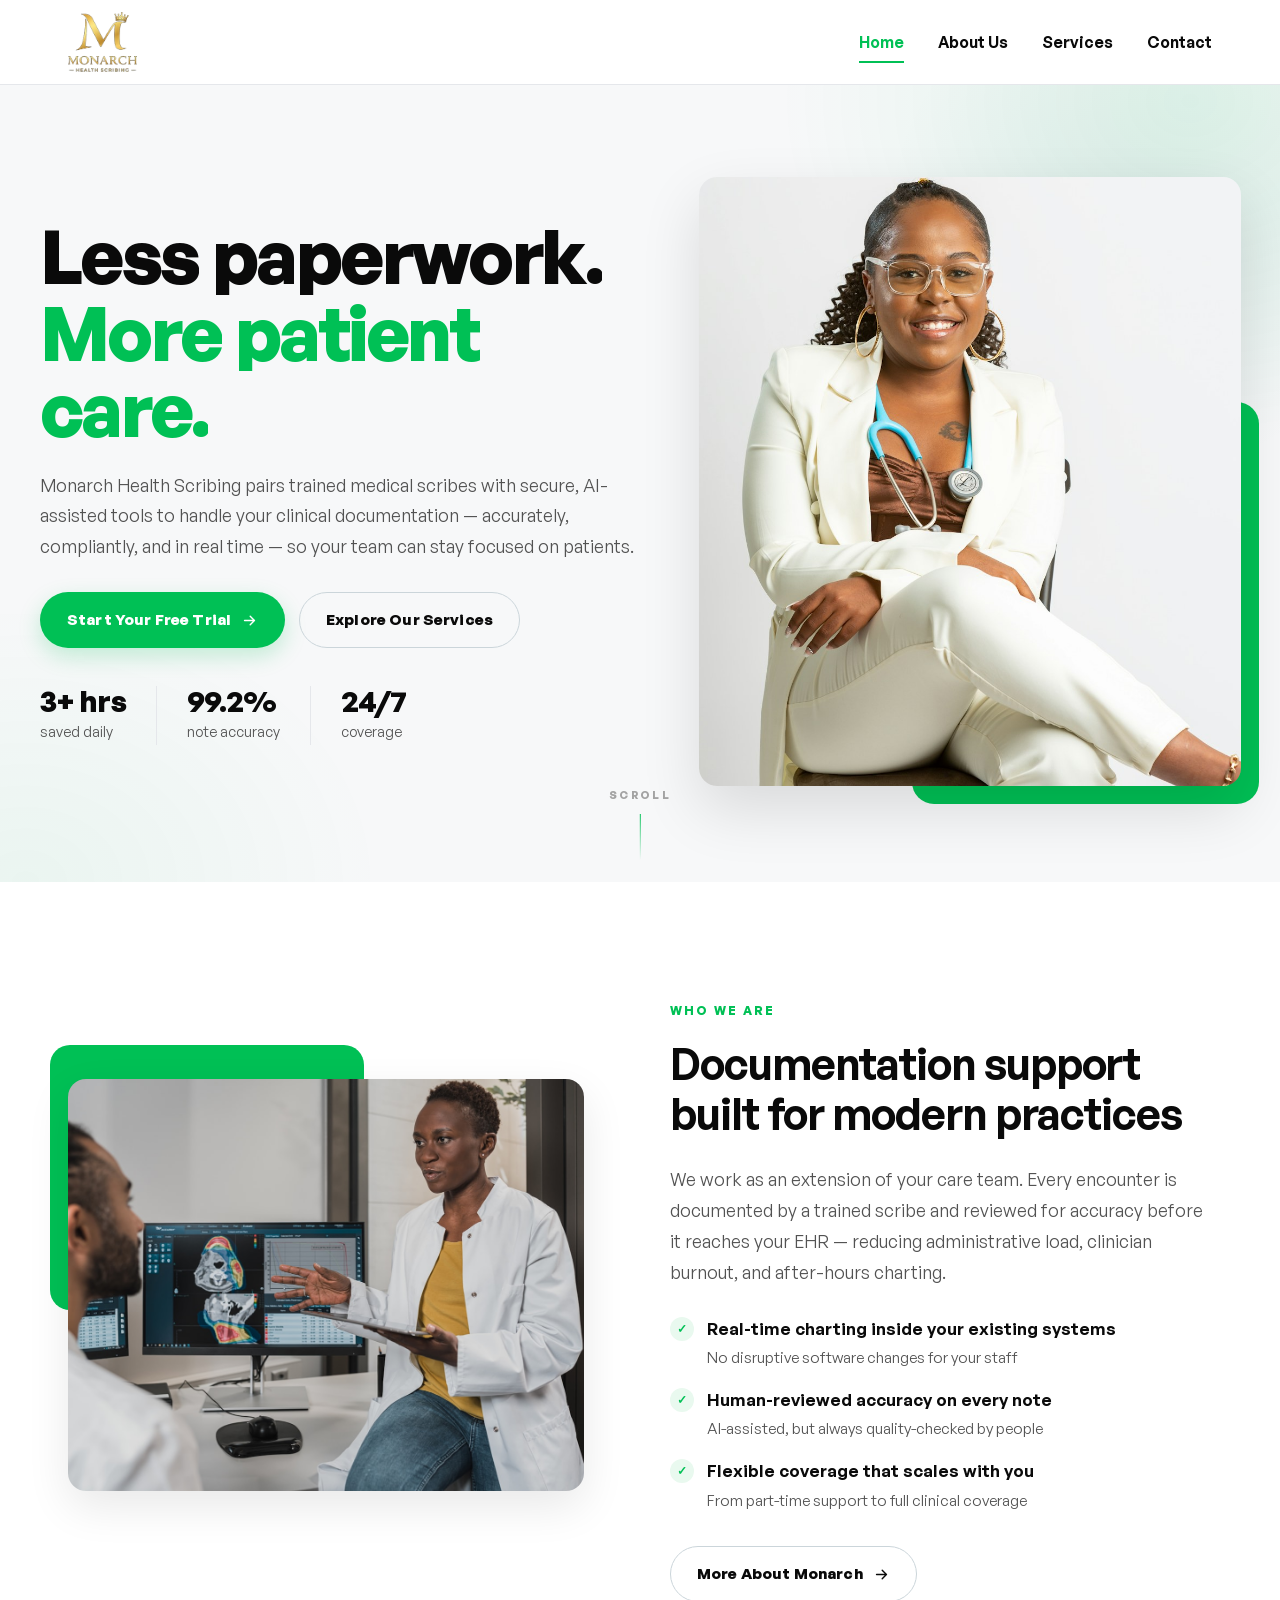
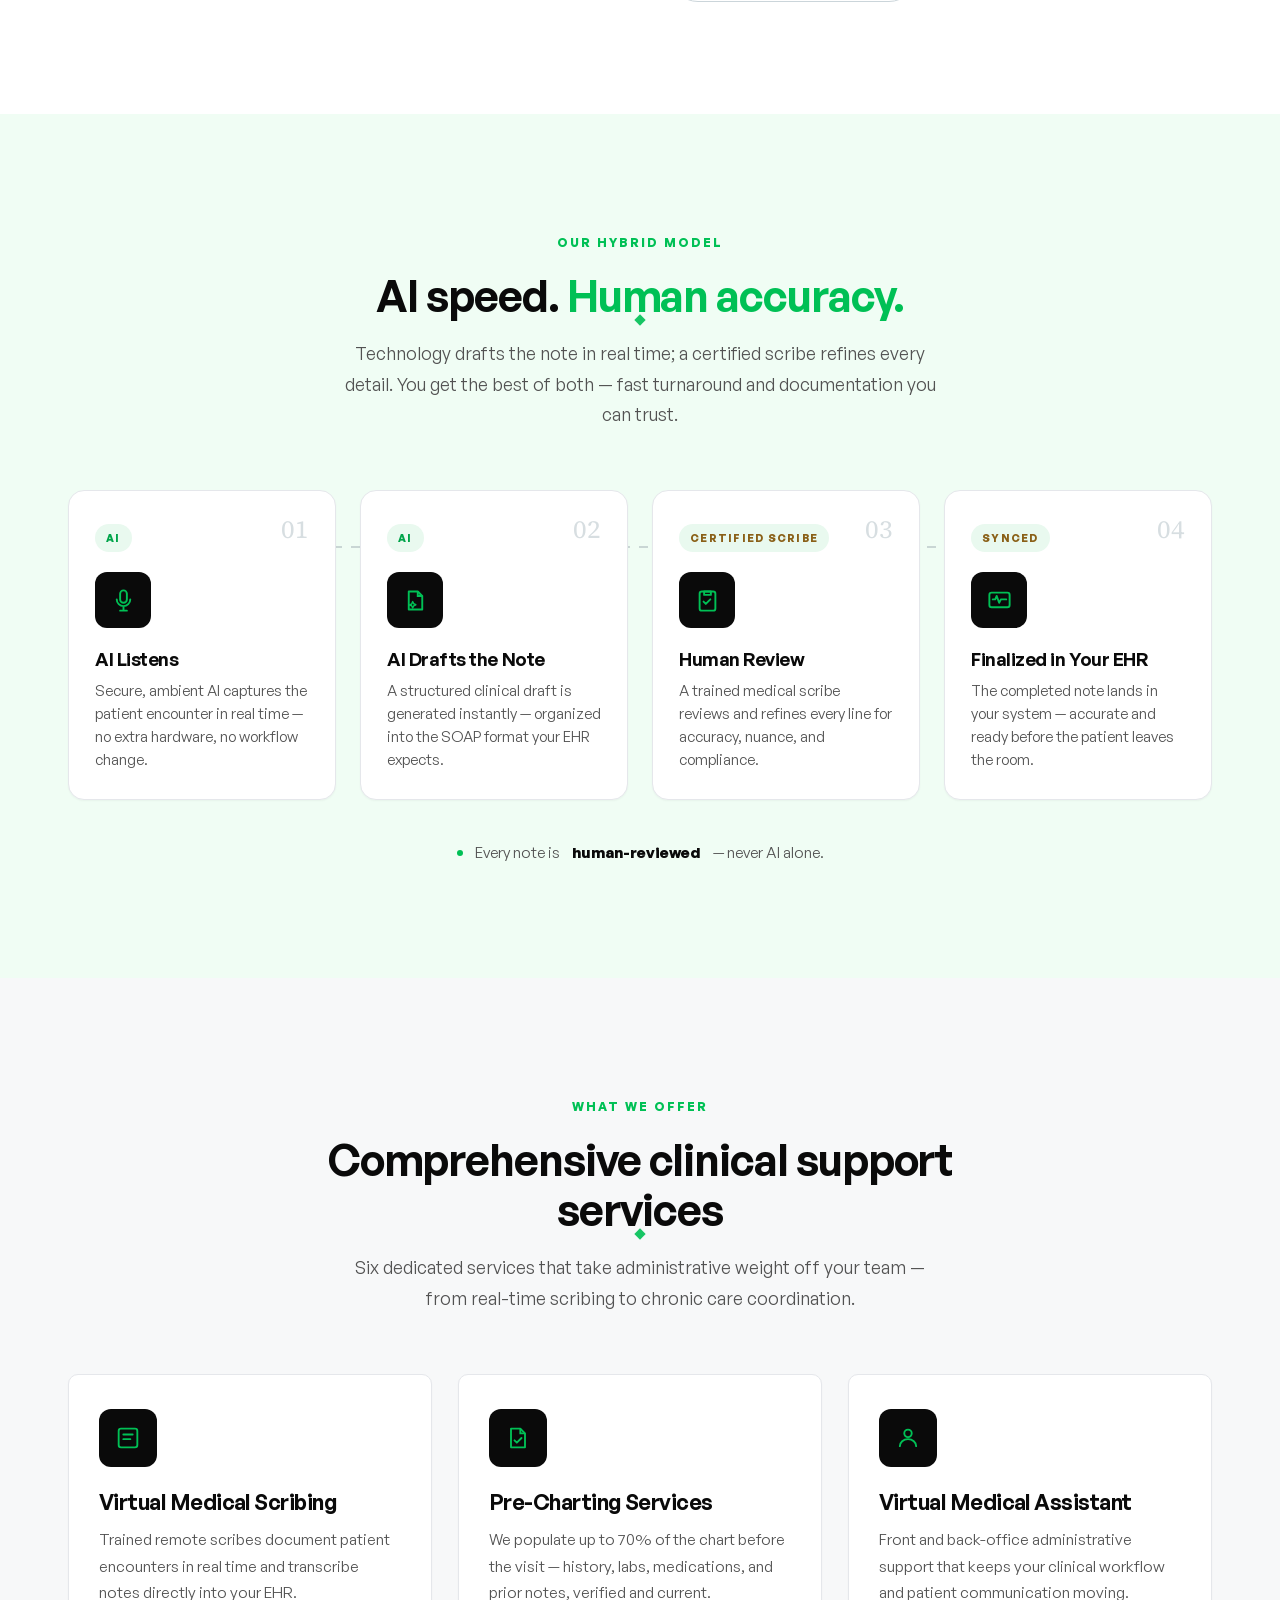
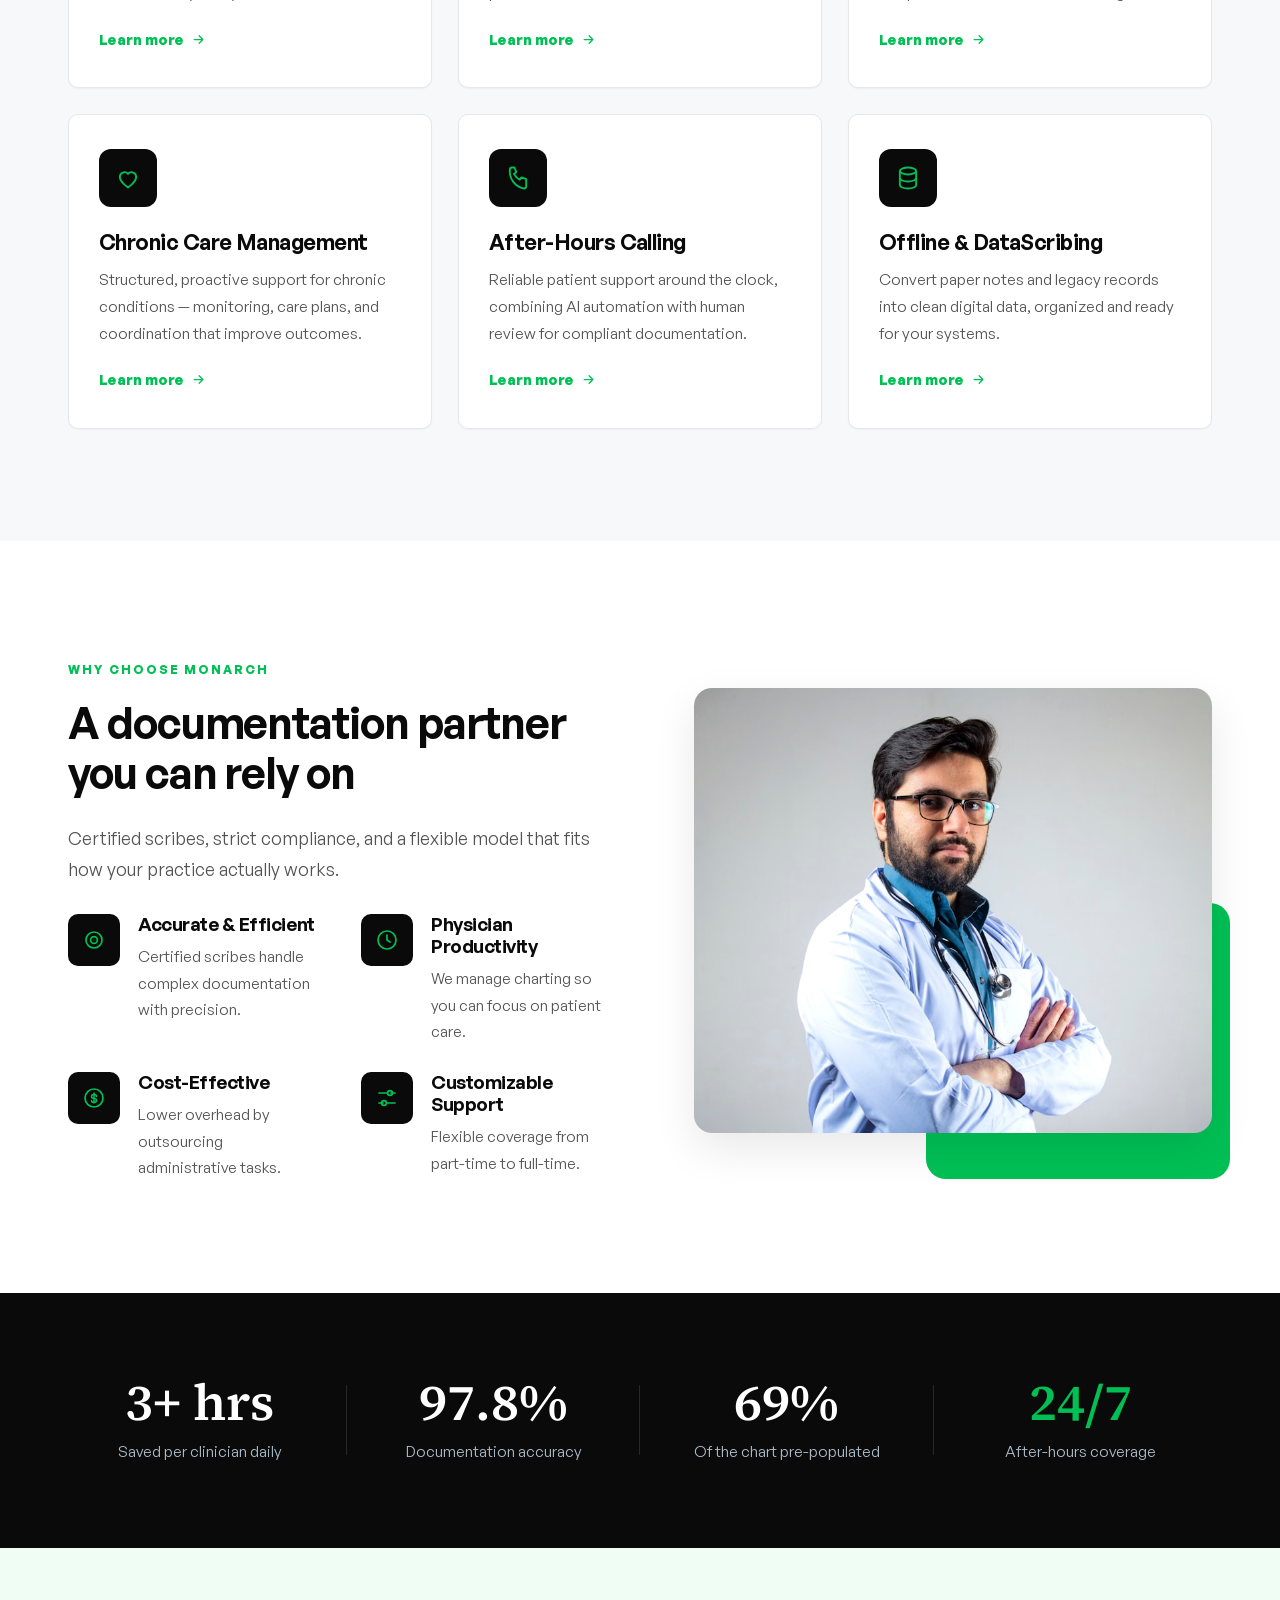
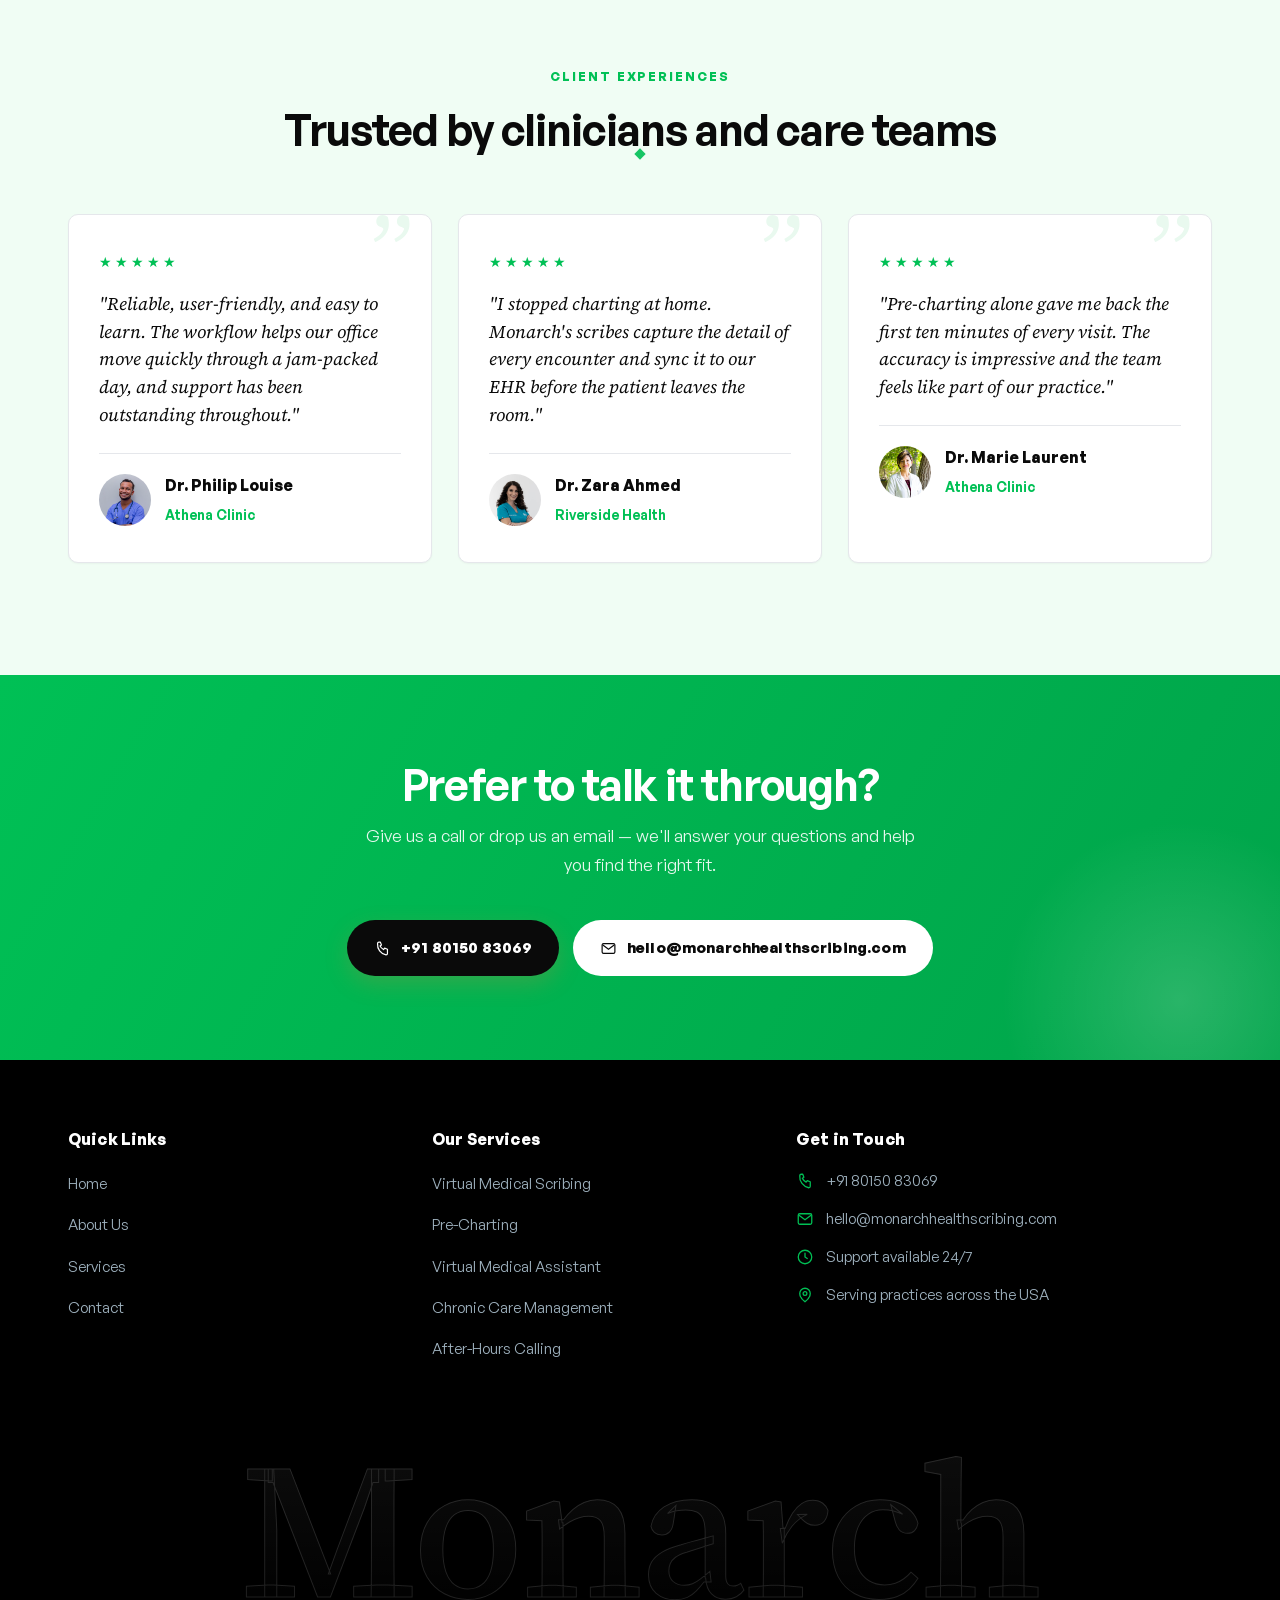
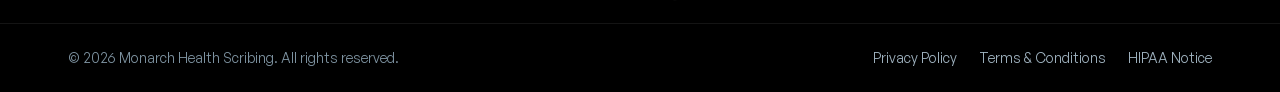
==== index.html @ 55ed3200 "Initial commit Co-Authored-By: Claude Opus 4.8 <noreply@anthropic.com>" ====
<!DOCTYPE html>
<html lang="en">
<head>
  <meta charset="UTF-8" />
  <meta name="viewport" content="width=device-width, initial-scale=1.0" />
  <title>Monarch Health Scribing | Medical Scribing & Virtual Care Support</title>
  <meta name="description" content="Monarch Health Scribing provides accurate, HIPAA-compliant medical scribing, pre-charting, virtual medical assistants, and chronic care management — so clinicians can focus on patient care." />
  <link rel="stylesheet" href="styles.css?v=39" />
  <link rel="icon" href="assets/logo-gold.png" />
</head>
<body>

  <header class="site-header" id="siteHeader">
    <div class="container header-inner">
      <a class="logo" href="index.html"><img class="logo-full" src="assets/logo-gold.png" alt="Monarch Health Scribing" /></a>
      <nav class="main-nav" id="mainNav" aria-label="Primary">
        <a href="index.html" class="active">Home</a>
        <a href="about.html">About Us</a>
        <a href="services.html">Services</a>
        <a href="contact.html">Contact</a>
      </nav>
      <button class="nav-toggle" id="navToggle" aria-label="Toggle navigation" aria-expanded="false">
        <span></span><span></span><span></span>
      </button>
    </div>
  </header>

  <!-- ===== Hero ===== -->
  <section class="hero">
    <div class="container hero-grid">
      <div class="hero-copy">
        <h1>Less paperwork.<br /><span class="em">More patient care.</span></h1>
        <p class="lede">Monarch Health Scribing pairs trained medical scribes with secure, AI-assisted
          tools to handle your clinical documentation — accurately, compliantly, and in real time —
          so your team can stay focused on patients.</p>
        <div class="hero-actions">
          <a href="contact.html" class="btn btn-primary">Start Your Free Trial
            <svg viewBox="0 0 24 24" fill="none"><path d="M5 12h14M13 6l6 6-6 6" stroke="currentColor" stroke-width="2" stroke-linecap="round" stroke-linejoin="round"/></svg>
          </a>
          <a href="services.html" class="btn btn-outline">Explore Our Services</a>
        </div>
        <div class="hero-stats">
          <div class="hstat"><b>3+ hrs</b><span>saved daily</span></div>
          <div class="hstat"><b>99.2%</b><span>note accuracy</span></div>
          <div class="hstat"><b>24/7</b><span>coverage</span></div>
        </div>
      </div>

      <div class="hero-media">
        <span class="hero-accent" aria-hidden="true"></span>
        <div class="photo-main">
          <img src="assets/hero-clinician.jpg" alt="Confident clinician trusting Monarch with documentation" loading="eager" />
        </div>
      </div>
    </div>
    <div class="scroll-cue" aria-hidden="true"><span>Scroll</span><span class="line"></span></div>
  </section>

  <!-- ===== Welcome / intro ===== -->
  <section class="section">
    <div class="container split">
      <div class="who-media reveal">
        <span class="who-accent" aria-hidden="true"></span>
        <figure class="who-img-main"><img src="assets/img-collab.jpg" alt="Clinicians collaborating on patient documentation" loading="lazy" /></figure>
      </div>
      <div class="split-copy reveal" data-d="1">
        <p class="eyebrow eyebrow--noline">Who We Are</p>
        <h2>Documentation support built for modern practices</h2>
        <p class="lede">We work as an extension of your care team. Every encounter is documented by a
          trained scribe and reviewed for accuracy before it reaches your EHR — reducing administrative
          load, clinician burnout, and after-hours charting.</p>
        <ul class="check-list">
          <li><span class="c">✓</span><div>Real-time charting inside your existing systems<em>No disruptive software changes for your staff</em></div></li>
          <li><span class="c">✓</span><div>Human-reviewed accuracy on every note<em>AI-assisted, but always quality-checked by people</em></div></li>
          <li><span class="c">✓</span><div>Flexible coverage that scales with you<em>From part-time support to full clinical coverage</em></div></li>
        </ul>
        <a href="about.html" class="btn btn-outline">More About Monarch
          <svg viewBox="0 0 24 24" fill="none"><path d="M5 12h14M13 6l6 6-6 6" stroke="currentColor" stroke-width="2" stroke-linecap="round" stroke-linejoin="round"/></svg>
        </a>
      </div>
    </div>
  </section>

  <!-- ===== Hybrid AI + Human workflow ===== -->
  <section class="section section--mist">
    <div class="container">
      <div class="head-center">
        <p class="eyebrow">Our Hybrid Model</p>
        <h2>AI speed. <em style="color:var(--teal);font-style:normal">Human accuracy.</em></h2>
        <span class="accent-rule"></span>
        <p class="lede">Technology drafts the note in real time; a certified scribe refines every detail.
          You get the best of both — fast turnaround and documentation you can trust.</p>
      </div>
      <div class="flow">
        <div class="flow-step reveal" data-d="0">
          <span class="sn">01</span>
          <span class="who-chip ai">AI</span>
          <div class="flow-ic"><svg viewBox="0 0 24 24" fill="none"><path d="M12 3a3 3 0 013 3v5a3 3 0 01-6 0V6a3 3 0 013-3z" stroke="currentColor" stroke-width="1.7" stroke-linejoin="round"/><path d="M6 11a6 6 0 0012 0M12 17v3M9 21h6" stroke="currentColor" stroke-width="1.7" stroke-linecap="round"/></svg></div>
          <h3>AI Listens</h3>
          <p>Secure, ambient AI captures the patient encounter in real time — no extra hardware, no workflow change.</p>
        </div>
        <div class="flow-step reveal" data-d="1">
          <span class="sn">02</span>
          <span class="who-chip ai">AI</span>
          <div class="flow-ic"><svg viewBox="0 0 24 24" fill="none"><path d="M6 4h8l4 4v12H6z" stroke="currentColor" stroke-width="1.7" stroke-linejoin="round"/><path d="M14 4v4h4" stroke="currentColor" stroke-width="1.7"/><path d="M9.5 13l.9 1.9 1.9.9-1.9.9-.9 1.9-.9-1.9L6.7 16l1.9-.9z" stroke="currentColor" stroke-width="1.3" stroke-linejoin="round"/></svg></div>
          <h3>AI Drafts the Note</h3>
          <p>A structured clinical draft is generated instantly — organized into the SOAP format your EHR expects.</p>
        </div>
        <div class="flow-step reveal" data-d="2">
          <span class="sn">03</span>
          <span class="who-chip human">Certified Scribe</span>
          <div class="flow-ic"><svg viewBox="0 0 24 24" fill="none"><rect x="5" y="4" width="14" height="17" rx="2" stroke="currentColor" stroke-width="1.7"/><path d="M9 4h6v3H9z" stroke="currentColor" stroke-width="1.7" stroke-linejoin="round"/><path d="M8.5 13l2 2 4-4" stroke="currentColor" stroke-width="1.7" stroke-linecap="round" stroke-linejoin="round"/></svg></div>
          <h3>Human Review</h3>
          <p>A trained medical scribe reviews and refines every line for accuracy, nuance, and compliance.</p>
        </div>
        <div class="flow-step reveal" data-d="3">
          <span class="sn">04</span>
          <span class="who-chip human">Synced</span>
          <div class="flow-ic"><svg viewBox="0 0 24 24" fill="none"><rect x="3" y="5" width="18" height="13" rx="2" stroke="currentColor" stroke-width="1.7"/><path d="M6 11h2.2l1.3-3 2.2 6 1.5-3H18" stroke="currentColor" stroke-width="1.7" stroke-linecap="round" stroke-linejoin="round"/></svg></div>
          <h3>Finalized in Your EHR</h3>
          <p>The completed note lands in your system — accurate and ready before the patient leaves the room.</p>
        </div>
      </div>
      <p class="flow-foot"><span class="pip"></span> Every note is <b>human-reviewed</b> — never AI alone.</p>
    </div>
  </section>

  <!-- ===== Services preview ===== -->
  <section class="section section--cream">
    <div class="container">
      <div class="head-center">
        <p class="eyebrow">What We Offer</p>
        <h2>Comprehensive clinical support services</h2>
        <span class="accent-rule"></span>
        <p class="lede">Six dedicated services that take administrative weight off your team — from
          real-time scribing to chronic care coordination.</p>
      </div>
      <div class="cards-grid">
        <article class="svc-card reveal"><span class="svc-num">01</span>
          <div class="svc-ic"><svg viewBox="0 0 24 24" fill="none"><rect x="4" y="4" width="16" height="16" rx="2" stroke="currentColor" stroke-width="1.6"/><path d="M8 9h8M8 13h6" stroke="currentColor" stroke-width="1.6" stroke-linecap="round"/></svg></div>
          <h3>Virtual Medical Scribing</h3>
          <p>Trained remote scribes document patient encounters in real time and transcribe notes directly into your EHR.</p>
          <a class="more" href="services.html">Learn more <svg viewBox="0 0 24 24" fill="none"><path d="M5 12h14M13 6l6 6-6 6" stroke="currentColor" stroke-width="2" stroke-linecap="round" stroke-linejoin="round"/></svg></a>
        </article>
        <article class="svc-card reveal" data-d="1"><span class="svc-num">02</span>
          <div class="svc-ic"><svg viewBox="0 0 24 24" fill="none"><path d="M6 4h8l4 4v12H6z" stroke="currentColor" stroke-width="1.6" stroke-linejoin="round"/><path d="M14 4v4h4" stroke="currentColor" stroke-width="1.6"/><path d="M9 14l2 2 4-4" stroke="currentColor" stroke-width="1.6" stroke-linecap="round" stroke-linejoin="round"/></svg></div>
          <h3>Pre-Charting Services</h3>
          <p>We populate up to 70% of the chart before the visit — history, labs, medications, and prior notes, verified and current.</p>
          <a class="more" href="services.html">Learn more <svg viewBox="0 0 24 24" fill="none"><path d="M5 12h14M13 6l6 6-6 6" stroke="currentColor" stroke-width="2" stroke-linecap="round" stroke-linejoin="round"/></svg></a>
        </article>
        <article class="svc-card reveal" data-d="2"><span class="svc-num">03</span>
          <div class="svc-ic"><svg viewBox="0 0 24 24" fill="none"><circle cx="12" cy="8" r="3.2" stroke="currentColor" stroke-width="1.6"/><path d="M5 19c0-3.3 3-6 7-6s7 2.7 7 6" stroke="currentColor" stroke-width="1.6" stroke-linecap="round"/></svg></div>
          <h3>Virtual Medical Assistant</h3>
          <p>Front and back-office administrative support that keeps your clinical workflow and patient communication moving.</p>
          <a class="more" href="services.html">Learn more <svg viewBox="0 0 24 24" fill="none"><path d="M5 12h14M13 6l6 6-6 6" stroke="currentColor" stroke-width="2" stroke-linecap="round" stroke-linejoin="round"/></svg></a>
        </article>
        <article class="svc-card reveal"><span class="svc-num">04</span>
          <div class="svc-ic"><svg viewBox="0 0 24 24" fill="none"><path d="M12 20s-7-4.3-7-9a4 4 0 017-2.6A4 4 0 0119 11c0 4.7-7 9-7 9z" stroke="currentColor" stroke-width="1.6" stroke-linejoin="round"/></svg></div>
          <h3>Chronic Care Management</h3>
          <p>Structured, proactive support for chronic conditions — monitoring, care plans, and coordination that improve outcomes.</p>
          <a class="more" href="services.html">Learn more <svg viewBox="0 0 24 24" fill="none"><path d="M5 12h14M13 6l6 6-6 6" stroke="currentColor" stroke-width="2" stroke-linecap="round" stroke-linejoin="round"/></svg></a>
        </article>
        <article class="svc-card reveal" data-d="1"><span class="svc-num">05</span>
          <div class="svc-ic"><svg viewBox="0 0 24 24" fill="none"><path d="M5 5a2 2 0 012-2h2l1.5 4-2 1.5a12 12 0 005 5l1.5-2 4 1.5V19a2 2 0 01-2 2A15 15 0 015 5z" stroke="currentColor" stroke-width="1.6" stroke-linejoin="round"/></svg></div>
          <h3>After-Hours Calling</h3>
          <p>Reliable patient support around the clock, combining AI automation with human review for compliant documentation.</p>
          <a class="more" href="services.html">Learn more <svg viewBox="0 0 24 24" fill="none"><path d="M5 12h14M13 6l6 6-6 6" stroke="currentColor" stroke-width="2" stroke-linecap="round" stroke-linejoin="round"/></svg></a>
        </article>
        <article class="svc-card reveal" data-d="2"><span class="svc-num">06</span>
          <div class="svc-ic"><svg viewBox="0 0 24 24" fill="none"><ellipse cx="12" cy="6" rx="7" ry="3" stroke="currentColor" stroke-width="1.6"/><path d="M5 6v12c0 1.7 3.1 3 7 3s7-1.3 7-3V6" stroke="currentColor" stroke-width="1.6"/><path d="M5 12c0 1.7 3.1 3 7 3s7-1.3 7-3" stroke="currentColor" stroke-width="1.6"/></svg></div>
          <h3>Offline &amp; DataScribing</h3>
          <p>Convert paper notes and legacy records into clean digital data, organized and ready for your systems.</p>
          <a class="more" href="services.html">Learn more <svg viewBox="0 0 24 24" fill="none"><path d="M5 12h14M13 6l6 6-6 6" stroke="currentColor" stroke-width="2" stroke-linecap="round" stroke-linejoin="round"/></svg></a>
        </article>
      </div>
    </div>
  </section>

  <!-- ===== Why choose us ===== -->
  <section class="section">
    <div class="container split split--reverse">
      <div class="split-media why-media reveal">
        <span class="why-accent" aria-hidden="true"></span>
        <figure class="why-photo"><img src="assets/img-why.jpg" alt="Confident clinician you can rely on" loading="lazy" /></figure>
      </div>
      <div class="split-copy reveal" data-d="1">
        <p class="eyebrow eyebrow--noline">Why Choose Monarch</p>
        <h2>A documentation partner you can rely on</h2>
        <p class="lede">Certified scribes, strict compliance, and a flexible model that fits how your
          practice actually works.</p>
        <div class="why-grid" style="margin-top:30px">
          <div class="why-item"><span class="wn"><svg viewBox="0 0 24 24" fill="none"><circle cx="12" cy="12" r="8" stroke="currentColor" stroke-width="1.7"/><circle cx="12" cy="12" r="3.4" stroke="currentColor" stroke-width="1.7"/><circle cx="12" cy="12" r=".6" fill="currentColor"/></svg></span><div><h3>Accurate &amp; Efficient</h3><p>Certified scribes handle complex documentation with precision.</p></div></div>
          <div class="why-item"><span class="wn"><svg viewBox="0 0 24 24" fill="none"><circle cx="12" cy="12" r="9" stroke="currentColor" stroke-width="1.7"/><path d="M12 7v5l3 2" stroke="currentColor" stroke-width="1.7" stroke-linecap="round"/></svg></span><div><h3>Physician Productivity</h3><p>We manage charting so you can focus on patient care.</p></div></div>
          <div class="why-item"><span class="wn"><svg viewBox="0 0 24 24" fill="none"><circle cx="12" cy="12" r="9" stroke="currentColor" stroke-width="1.7"/><path d="M12 7v10M9.5 14.5c0 1.1 1.1 2 2.5 2s2.5-.9 2.5-2-1.1-2-2.5-2-2.5-.9-2.5-2 1.1-2 2.5-2 2.5.9 2.5 2" stroke="currentColor" stroke-width="1.5" stroke-linecap="round"/></svg></span><div><h3>Cost-Effective</h3><p>Lower overhead by outsourcing administrative tasks.</p></div></div>
          <div class="why-item"><span class="wn"><svg viewBox="0 0 24 24" fill="none"><path d="M4 7h8M16 7h4M4 17h4M12 17h8" stroke="currentColor" stroke-width="1.7" stroke-linecap="round"/><circle cx="15" cy="7" r="2.4" stroke="currentColor" stroke-width="1.7"/><circle cx="9" cy="17" r="2.4" stroke="currentColor" stroke-width="1.7"/></svg></span><div><h3>Customizable Support</h3><p>Flexible coverage from part-time to full-time.</p></div></div>
        </div>
      </div>
    </div>
  </section>

  <!-- ===== Stats band ===== -->
  <section class="section--tight section--navy">
    <div class="container stats-band">
      <div class="stat-b reveal"><div class="num"><span data-count="3" data-suffix="+">3+</span> hrs</div><div class="lbl">Saved per clinician daily</div></div>
      <div class="stat-b reveal" data-d="1"><div class="num"><span data-count="99.2" data-suffix="%">99.2%</span></div><div class="lbl">Documentation accuracy</div></div>
      <div class="stat-b reveal" data-d="2"><div class="num"><span data-count="70" data-suffix="%">70%</span></div><div class="lbl">Of the chart pre-populated</div></div>
      <div class="stat-b reveal" data-d="3"><div class="num gold"><span class="gold" data-count="24" data-suffix="/7">24/7</span></div><div class="lbl">After-hours coverage</div></div>
    </div>
  </section>

  <!-- ===== Testimonials ===== -->
  <section class="section section--mist">
    <div class="container">
      <div class="head-center">
        <p class="eyebrow">Client Experiences</p>
        <h2>Trusted by clinicians and care teams</h2>
        <span class="accent-rule"></span>
      </div>
      <div class="quotes-grid">
        <figure class="q-card reveal">
          <div class="stars">★★★★★</div>
          <blockquote>"Reliable, user-friendly, and easy to learn. The workflow helps our office move quickly through a jam-packed day, and support has been outstanding throughout."</blockquote>
          <figcaption class="who"><img src="assets/doc-philip.jpg" alt="Dr. Philip Louise" loading="lazy" /><div><b>Dr. Philip Louise</b><em>Athena Clinic</em></div></figcaption>
        </figure>
        <figure class="q-card reveal" data-d="1">
          <div class="stars">★★★★★</div>
          <blockquote>"I stopped charting at home. Monarch's scribes capture the detail of every encounter and sync it to our EHR before the patient leaves the room."</blockquote>
          <figcaption class="who"><img src="assets/doc-zara.jpg" alt="Dr. Zara Ahmed" loading="lazy" /><div><b>Dr. Zara Ahmed</b><em>Riverside Health</em></div></figcaption>
        </figure>
        <figure class="q-card reveal" data-d="2">
          <div class="stars">★★★★★</div>
          <blockquote>"Pre-charting alone gave me back the first ten minutes of every visit. The accuracy is impressive and the team feels like part of our practice."</blockquote>
          <figcaption class="who"><img src="assets/doc-marie.jpg" alt="Dr. Marie Laurent" loading="lazy" /><div><b>Dr. Marie Laurent</b><em>Athena Clinic</em></div></figcaption>
        </figure>
      </div>
    </div>
  </section>

  <!-- ===== CTA band ===== -->
  <section class="section--tight cta-band">
    <div class="container cta-inner">
      <div>
        <h2>Prefer to talk it through?</h2>
        <p>Give us a call or drop us an email — we'll answer your questions and help you find the right fit.</p>
      </div>
      <div class="cta-actions">
        <a href="tel:+918015083069" class="btn btn-gold"><svg viewBox="0 0 24 24" fill="none"><path d="M5 5a2 2 0 012-2h2l1.5 4-2 1.5a12 12 0 005 5l1.5-2 4 1.5V19a2 2 0 01-2 2A15 15 0 015 5z" stroke="currentColor" stroke-width="1.7" stroke-linejoin="round"/></svg> +91 80150 83069</a>
        <a href="mailto:hello@monarchhealthscribing.com" class="btn btn-light"><svg viewBox="0 0 24 24" fill="none"><rect x="3" y="5" width="18" height="14" rx="2" stroke="currentColor" stroke-width="1.7"/><path d="M4 7l8 6 8-6" stroke="currentColor" stroke-width="1.7"/></svg> hello@monarchhealthscribing.com</a>
      </div>
    </div>
  </section>

  <!-- ===== Footer ===== -->
  <footer class="site-footer">
    <div class="container footer-grid">
      <div class="footer-col">
        <h4>Quick Links</h4>
        <ul>
          <li><a href="index.html">Home</a></li>
          <li><a href="about.html">About Us</a></li>
          <li><a href="services.html">Services</a></li>
          <li><a href="contact.html">Contact</a></li>
        </ul>
      </div>
      <div class="footer-col">
        <h4>Our Services</h4>
        <ul>
          <li><a href="services.html">Virtual Medical Scribing</a></li>
          <li><a href="services.html">Pre-Charting</a></li>
          <li><a href="services.html">Virtual Medical Assistant</a></li>
          <li><a href="services.html">Chronic Care Management</a></li>
          <li><a href="services.html">After-Hours Calling</a></li>
        </ul>
      </div>
      <div class="footer-col">
        <h4>Get in Touch</h4>
        <ul class="footer-contact">
          <li><svg viewBox="0 0 24 24" fill="none"><path d="M5 5a2 2 0 012-2h2l1.5 4-2 1.5a12 12 0 005 5l1.5-2 4 1.5V19a2 2 0 01-2 2A15 15 0 015 5z" stroke="currentColor" stroke-width="1.7" stroke-linejoin="round"/></svg> <a href="tel:+918015083069">+91 80150 83069</a></li>
          <li><svg viewBox="0 0 24 24" fill="none"><rect x="3" y="5" width="18" height="14" rx="2" stroke="currentColor" stroke-width="1.7"/><path d="M4 7l8 6 8-6" stroke="currentColor" stroke-width="1.7"/></svg> <a href="mailto:hello@monarchhealthscribing.com">hello@monarchhealthscribing.com</a></li>
          <li><svg viewBox="0 0 24 24" fill="none"><circle cx="12" cy="12" r="9" stroke="currentColor" stroke-width="1.7"/><path d="M12 7v5l3 2" stroke="currentColor" stroke-width="1.7" stroke-linecap="round"/></svg> Support available 24/7</li>
          <li><svg viewBox="0 0 24 24" fill="none"><path d="M12 21s-7-5.2-7-11a7 7 0 1114 0c0 5.8-7 11-7 11z" stroke="currentColor" stroke-width="1.7"/><circle cx="12" cy="10" r="2.5" stroke="currentColor" stroke-width="1.7"/></svg> Serving practices across the USA</li>
        </ul>
      </div>
    </div>
    <div class="footer-bottom">
      <div class="container">
        <p>© <span id="year">2026</span> Monarch Health Scribing. All rights reserved.</p>
        <div class="legal">
          <a href="#">Privacy Policy</a>
          <a href="#">Terms &amp; Conditions</a>
          <a href="#">HIPAA Notice</a>
        </div>
      </div>
    </div>
  </footer>

  <script src="script.js?v=39"></script>
</body>
</html>
---- styles.css ----
/* ===== Self-hosted fonts (General Sans + Source Serif 4 — same as rapidops.com) ===== */
@font-face { font-family:"General Sans"; src:url("assets/fonts/GeneralSans-300.woff2") format("woff2"); font-weight:300; font-style:normal; font-display:swap; }
@font-face { font-family:"General Sans"; src:url("assets/fonts/GeneralSans-400.woff2") format("woff2"); font-weight:400; font-style:normal; font-display:swap; }
@font-face { font-family:"General Sans"; src:url("assets/fonts/GeneralSans-500.woff2") format("woff2"); font-weight:500; font-style:normal; font-display:swap; }
@font-face { font-family:"General Sans"; src:url("assets/fonts/GeneralSans-600.woff2") format("woff2"); font-weight:600; font-style:normal; font-display:swap; }
@font-face { font-family:"General Sans"; src:url("assets/fonts/GeneralSans-700.woff2") format("woff2"); font-weight:700; font-style:normal; font-display:swap; }
@font-face { font-family:"Source Serif 4"; src:url("assets/fonts/SourceSerif4-normal.woff2") format("woff2"); font-weight:200 900; font-style:normal; font-display:swap; }
@font-face { font-family:"Source Serif 4"; src:url("assets/fonts/SourceSerif4-italic.woff2") format("woff2"); font-weight:200 900; font-style:italic; font-display:swap; }

/* ==========================================================================
   Monarch Health Scribing — shared stylesheet (multi-page)
   Professional healthcare-services design system
   Palette: deep navy · medical teal · warm gold · warm neutrals
   Type: Source Serif 4 (serif headings) · General Sans (sans body)
   ========================================================================== */

:root {
  --navy:       #0f2c44;
  --navy-deep:  #0a2133;
  --teal:       #0f7368;
  --teal-dark:  #0b554d;
  --teal-soft:  #e6f1ef;
  --gold:       #b8893f;
  --gold-soft:  #f3ead9;

  --ink:        #16242e;
  --muted:      #56666f;
  --faint:      #8696a0;
  --line:       #e4e8ea;
  --line-warm:  #e9e3d6;

  --white:      #ffffff;
  --cream:      #f8f5ef;
  --mist:       #eef4f4;
  --panel:      #f6f8f9;

  --maxw: 1200px;
  --radius: 6px;
  --shadow-sm: 0 1px 2px rgba(15,44,68,.06), 0 2px 8px rgba(15,44,68,.05);
  --shadow-md: 0 10px 30px rgba(15,44,68,.10);
  --shadow-lg: 0 24px 60px rgba(15,44,68,.14);

  --serif: "Source Serif 4", Georgia, "Times New Roman", serif;
  --sans:  "General Sans", -apple-system, BlinkMacSystemFont, "Segoe UI", sans-serif;

  --ease: cubic-bezier(.22,.61,.36,1);
}

*, *::before, *::after { box-sizing: border-box; }
* { margin: 0; padding: 0; }

html { scroll-behavior: smooth; -webkit-text-size-adjust: 100%; }

body {
  font-family: var(--sans);
  font-size: 17px;
  line-height: 1.72;
  color: var(--ink);
  background: var(--white);
  -webkit-font-smoothing: antialiased;
}

img { max-width: 100%; display: block; }
a { color: inherit; text-decoration: none; }

h1, h2, h3, h4 { font-family: var(--serif); font-weight: 500; color: var(--navy);
  line-height: 1.16; letter-spacing: -.01em; }
h1 { font-size: clamp(2.3rem, 4.6vw, 3.5rem); }
h2 { font-size: clamp(1.9rem, 3.4vw, 2.7rem); }
h3 { font-size: 1.35rem; }
p  { color: var(--muted); }
strong { color: var(--ink); font-weight: 700; }

.container { max-width: var(--maxw); margin: 0 auto; padding: 0 28px; }

/* ---- shared section helpers ---- */
.section { padding: 96px 0; }
.section--tight { padding: 72px 0; }
.section--cream { background: var(--cream); }
.section--mist  { background: var(--mist); }
.section--navy  { background: var(--navy); color: #cfdbe4; }
.section--navy h2, .section--navy h3 { color: #fff; }

.eyebrow { display: inline-flex; align-items: center; gap: 9px;
  font-family: var(--sans); font-weight: 700; font-size: .76rem; letter-spacing: .16em;
  text-transform: uppercase; color: var(--teal); margin-bottom: 16px; }
.eyebrow::before { content: ""; width: 26px; height: 2px; background: var(--gold); display: inline-block; }
.section--navy .eyebrow { color: #7fd0c6; }

.lede { font-size: 1.12rem; color: var(--muted); max-width: 60ch; }
.section--navy .lede { color: #bcccd6; }

.head-center { text-align: center; max-width: 760px; margin: 0 auto 56px; }
.head-center .eyebrow::before { display: none; }
.head-center .lede { margin: 18px auto 0; }

/* underline accent under serif headings */
.accent-rule { width: 56px; height: 3px; background: var(--gold); border-radius: 2px; margin-top: 22px; }
.head-center .accent-rule { margin: 22px auto 0; }

/* ---- buttons ---- */
.btn { display: inline-flex; align-items: center; gap: 10px; cursor: pointer;
  font-family: var(--sans); font-weight: 700; font-size: .95rem; letter-spacing: .01em;
  padding: 14px 26px; border-radius: var(--radius); border: 1.5px solid transparent;
  transition: background .2s, color .2s, border-color .2s, transform .2s, box-shadow .2s; }
.btn svg { width: 17px; height: 17px; transition: transform .2s var(--ease); }
.btn:hover svg { transform: translateX(3px); }
.btn-primary { background: var(--teal); color: #fff; box-shadow: 0 8px 22px rgba(15,115,104,.22); }
.btn-primary:hover { background: var(--teal-dark); transform: translateY(-2px); box-shadow: 0 12px 28px rgba(15,115,104,.3); }
.btn-gold { background: var(--gold); color: #2a1d05; box-shadow: 0 8px 22px rgba(184,137,63,.26); }
.btn-gold:hover { background: #a5792f; transform: translateY(-2px); }
.btn-outline { background: transparent; color: var(--navy); border-color: #cbd5da; }
.btn-outline:hover { border-color: var(--teal); color: var(--teal); }
.btn-light { background: #fff; color: var(--navy); }
.btn-light:hover { background: var(--gold-soft); transform: translateY(-2px); }
.btn-ghost-light { background: transparent; color: #fff; border-color: rgba(255,255,255,.4); }
.btn-ghost-light:hover { background: rgba(255,255,255,.1); border-color: #fff; }

/* ==========================================================================
   Top utility bar
   ========================================================================== */
.topbar { background: var(--navy-deep); color: #b6c6d1; font-size: .82rem; }
.topbar-inner { display: flex; justify-content: space-between; align-items: center;
  min-height: 42px; gap: 18px; }
.topbar a { color: #c4d2db; transition: color .2s; }
.topbar a:hover { color: #fff; }
.topbar-left { display: flex; align-items: center; gap: 16px; }
.topbar-left .ic { color: var(--gold); margin-right: 6px; }
.topbar .sep { width: 1px; height: 14px; background: rgba(255,255,255,.18); }
.topbar-right { display: flex; align-items: center; gap: 18px; }
.badge-hipaa { display: inline-flex; align-items: center; gap: 7px; color: #9fb6c2;
  letter-spacing: .04em; }
.badge-hipaa::before { content: ""; width: 7px; height: 7px; border-radius: 50%;
  background: #38c9a8; box-shadow: 0 0 0 3px rgba(56,201,168,.2); }
.topbar-social { display: flex; gap: 12px; }
.topbar-social a { font-weight: 700; font-size: .72rem; letter-spacing: .06em; }

/* ==========================================================================
   Header / nav
   ========================================================================== */
.site-header { position: sticky; top: 0; z-index: 60; background: #fff;
  border-bottom: 1px solid var(--line); transition: box-shadow .25s; }
.site-header.scrolled { box-shadow: 0 6px 24px rgba(15,44,68,.08); }
.header-inner { display: flex; align-items: center; gap: 24px; min-height: 84px; }

.logo { display: flex; align-items: center; gap: 13px; margin-right: auto; }
.logo-mark { width: 46px; height: 46px; object-fit: contain;
  filter: drop-shadow(0 4px 8px rgba(184,137,63,.25)); }
.logo-text { font-family: var(--serif); font-weight: 600; font-size: 1.4rem; color: var(--navy);
  line-height: 1; letter-spacing: -.01em; }
.logo-text small { display: block; font-family: var(--sans); font-weight: 600; font-size: .58rem;
  letter-spacing: .28em; text-transform: uppercase; color: var(--gold); margin-top: 5px; }

.main-nav { display: flex; align-items: center; gap: 34px; }
.main-nav a { position: relative; font-weight: 600; font-size: .98rem; color: var(--navy);
  padding: 8px 0; transition: color .2s; }
.main-nav a::after { content: ""; position: absolute; left: 0; bottom: 0; height: 2px; width: 0;
  background: var(--teal); transition: width .25s var(--ease); }
.main-nav a:hover { color: var(--teal); }
.main-nav a:hover::after, .main-nav a.active::after { width: 100%; }
.main-nav a.active { color: var(--teal); }

.nav-toggle { display: none; width: 44px; height: 44px; border: 1px solid var(--line);
  border-radius: var(--radius); background: #fff; cursor: pointer; flex-direction: column;
  justify-content: center; align-items: center; gap: 5px; }
.nav-toggle span { width: 20px; height: 2px; background: var(--navy); border-radius: 2px;
  transition: transform .25s, opacity .2s; }
.nav-toggle[aria-expanded="true"] span:nth-child(1) { transform: translateY(7px) rotate(45deg); }
.nav-toggle[aria-expanded="true"] span:nth-child(2) { opacity: 0; }
.nav-toggle[aria-expanded="true"] span:nth-child(3) { transform: translateY(-7px) rotate(-45deg); }

/* ==========================================================================
   Home — hero
   ========================================================================== */
.hero { position: relative; background: var(--cream); overflow: hidden; }
.hero::before { content: ""; position: absolute; top: -120px; right: -120px; width: 520px; height: 520px;
  background: radial-gradient(circle, rgba(15,115,104,.07), transparent 70%); border-radius: 50%; }
.hero-grid { display: grid; grid-template-columns: 1.05fr .95fr; gap: 60px; align-items: center;
  padding: 84px 0 90px; position: relative; }
.hero-copy h1 { color: var(--navy); margin-bottom: 22px; }
.hero-copy h1 .em { color: var(--teal); font-style: italic; }
.hero-copy .lede { margin-bottom: 30px; }
.hero-actions { display: flex; flex-wrap: wrap; gap: 14px; margin-bottom: 34px; }
.hero-trust { display: flex; flex-wrap: wrap; gap: 22px 30px; padding-top: 26px;
  border-top: 1px solid var(--line-warm); }
.hero-trust .t { display: flex; align-items: center; gap: 10px; font-size: .92rem; font-weight: 600;
  color: var(--navy); }
.hero-trust .t svg { width: 20px; height: 20px; color: var(--teal); flex: none; }

.hero-media { position: relative; }
.hero-media .photo-main { border-radius: 12px; overflow: hidden; box-shadow: var(--shadow-lg);
  aspect-ratio: 4 / 4.5; }
.hero-media .photo-main img { width: 100%; height: 100%; object-fit: cover; }
.hero-stat-card { position: absolute; left: -28px; bottom: 36px; background: #fff;
  border-radius: 10px; padding: 20px 24px; box-shadow: var(--shadow-md);
  border: 1px solid var(--line); display: flex; align-items: center; gap: 16px; }
.hero-stat-card .num { font-family: var(--serif); font-size: 2.2rem; color: var(--teal); font-weight: 600;
  line-height: 1; }
.hero-stat-card .lbl { font-size: .85rem; color: var(--muted); max-width: 14ch; line-height: 1.35; }
.hero-badge-top { position: absolute; right: -16px; top: 28px; background: var(--navy); color: #fff;
  padding: 12px 18px; border-radius: 10px; box-shadow: var(--shadow-md); display: flex; gap: 11px;
  align-items: center; }
.hero-badge-top .bt-ic { width: 34px; height: 34px; border-radius: 8px; background: rgba(255,255,255,.12);
  display: grid; place-items: center; color: var(--gold); }
.hero-badge-top b { font-size: .9rem; display: block; }
.hero-badge-top em { font-style: normal; font-size: .72rem; color: #9fb6c2; }

/* ==========================================================================
   Intro / about-strip (two column with image)
   ========================================================================== */
.split { display: grid; grid-template-columns: 1fr 1fr; gap: 60px; align-items: center; }
.split--reverse .split-media { order: 2; }
.split-media { position: relative; }
.split-media img { border-radius: 12px; box-shadow: var(--shadow-md); width: 100%;
  aspect-ratio: 5 / 4; object-fit: cover; }
.split-media .frame-accent { position: absolute; inset: 16px -16px -16px 16px; border: 2px solid var(--gold);
  border-radius: 12px; z-index: -1; }
.split-copy h2 { margin-bottom: 8px; }
.split-copy .lede { margin: 26px 0; }

.check-list { list-style: none; display: grid; gap: 14px; margin: 26px 0 32px; }
.check-list li { display: flex; gap: 13px; align-items: flex-start; color: var(--ink); font-weight: 600; }
.check-list li span.c { flex: none; width: 24px; height: 24px; border-radius: 50%;
  background: var(--teal-soft); color: var(--teal); display: grid; place-items: center;
  font-size: .72rem; font-weight: 800; margin-top: 3px; }
.check-list li em { display: block; font-style: normal; font-weight: 400; color: var(--muted);
  font-size: .95rem; margin-top: 2px; }

/* ==========================================================================
   Service cards (grid)
   ========================================================================== */
.cards-grid { display: grid; grid-template-columns: repeat(3, 1fr); gap: 26px; }
.svc-card { background: #fff; border: 1px solid var(--line); border-radius: 10px; padding: 34px 30px;
  transition: transform .25s var(--ease), box-shadow .25s, border-color .25s; position: relative; }
.svc-card:hover { transform: translateY(-6px); box-shadow: var(--shadow-md); border-color: #d7e0e3; }
.svc-card .svc-ic { width: 58px; height: 58px; border-radius: 12px; background: var(--teal-soft);
  color: var(--teal); display: grid; place-items: center; margin-bottom: 22px; }
.svc-card:hover .svc-ic { background: var(--teal); color: #fff; }
.svc-card .svc-ic svg { width: 28px; height: 28px; }
.svc-card h3 { margin-bottom: 12px; }
.svc-card p { font-size: .97rem; margin-bottom: 18px; }
.svc-card .more { font-weight: 700; font-size: .9rem; color: var(--teal); display: inline-flex;
  align-items: center; gap: 7px; }
.svc-card .more svg { width: 15px; height: 15px; transition: transform .2s; }
.svc-card:hover .more svg { transform: translateX(4px); }
.svc-num { position: absolute; top: 26px; right: 30px; font-family: var(--serif); font-size: 1.5rem;
  color: #e7ad4f; opacity: .5; }

/* ==========================================================================
   Why-choose feature list
   ========================================================================== */
.why-grid { display: grid; grid-template-columns: repeat(2, 1fr); gap: 28px 44px; }
.why-item { display: flex; gap: 18px; }
.why-item .wn { flex: none; width: 52px; height: 52px; border-radius: 10px; background: var(--navy);
  color: var(--gold); display: grid; place-items: center; font-family: var(--serif); font-size: 1.25rem; }
.why-item h3 { font-size: 1.18rem; margin-bottom: 7px; }
.why-item p { font-size: .96rem; }

/* ==========================================================================
   Stats band (navy)
   ========================================================================== */
.stats-band { display: grid; grid-template-columns: repeat(4, 1fr); gap: 30px; text-align: center; }
.stat-b .num { font-family: var(--serif); font-size: clamp(2.4rem, 4vw, 3.2rem); color: #fff;
  font-weight: 600; line-height: 1; }
.stat-b .num .gold { color: var(--gold); }
.stat-b .lbl { color: #aebecb; font-size: .96rem; margin-top: 10px; }
.stats-band .stat-b { position: relative; }
.stats-band .stat-b:not(:last-child)::after { content: ""; position: absolute; right: -15px; top: 10%;
  height: 80%; width: 1px; background: rgba(255,255,255,.12); }

/* ==========================================================================
   Process steps
   ========================================================================== */
.steps { display: grid; grid-template-columns: repeat(4, 1fr); gap: 26px; }
.step-c { position: relative; padding-top: 8px; }
.step-c .sn { width: 56px; height: 56px; border-radius: 50%; background: #fff; border: 2px solid var(--teal);
  color: var(--teal); display: grid; place-items: center; font-family: var(--serif); font-size: 1.4rem;
  font-weight: 600; margin-bottom: 20px; position: relative; z-index: 2; }
.step-c h3 { font-size: 1.2rem; margin-bottom: 8px; }
.step-c p { font-size: .95rem; }
.steps .step-c:not(:last-child)::before { content: ""; position: absolute; top: 28px; left: 56px; right: -26px;
  height: 2px; background: repeating-linear-gradient(90deg, #cdd9dc 0 7px, transparent 7px 14px); }

/* ==========================================================================
   Testimonials
   ========================================================================== */
.quotes-grid { display: grid; grid-template-columns: repeat(3, 1fr); gap: 26px; }
.q-card { background: #fff; border: 1px solid var(--line); border-radius: 10px; padding: 34px 30px;
  box-shadow: var(--shadow-sm); }
.q-card .stars { color: var(--gold); letter-spacing: 3px; margin-bottom: 16px; font-size: .9rem; }
.q-card blockquote { font-family: var(--serif); font-size: 1.12rem; line-height: 1.55; color: var(--navy);
  font-style: italic; margin-bottom: 24px; }
.q-card .who { display: flex; align-items: center; gap: 14px; padding-top: 18px; border-top: 1px solid var(--line); }
.q-card .who img { width: 52px; height: 52px; border-radius: 50%; object-fit: cover; }
.q-card .who b { display: block; font-family: var(--sans); color: var(--navy); font-size: .98rem; }
.q-card .who em { font-style: normal; color: var(--teal); font-size: .85rem; font-weight: 600; }

/* ==========================================================================
   CTA band
   ========================================================================== */
.cta-band { color: #fff; position: relative; overflow: hidden;
  background: linear-gradient(120deg, var(--teal), var(--teal-dark)); }
.cta-band::after { content: ""; position: absolute; right: -80px; bottom: -120px; width: 360px; height: 360px;
  background: radial-gradient(circle, rgba(255,255,255,.16), transparent 70%); border-radius: 50%; }
.cta-inner { display: flex; align-items: center; justify-content: space-between; gap: 40px; flex-wrap: wrap;
  position: relative; }
.cta-inner h2 { color: #fff; margin-bottom: 12px; }
.cta-inner p { color: rgba(255,255,255,.9); max-width: 56ch; }
.cta-actions { display: flex; gap: 14px; flex-wrap: wrap; }

/* ==========================================================================
   Page header (sub-pages)
   ========================================================================== */
.page-head { color: #fff; position: relative; overflow: hidden; padding: 66px 0 72px;
  background: #0a0a0a; }
.page-head::before { content: ""; position: absolute; inset: 0;
  background: radial-gradient(720px 340px at 90% -10%, rgba(0,192,85,.18), transparent 62%); }
.page-head .container { position: relative; }
.page-head h1 { color: #fff; margin-bottom: 14px; }
.page-head .crumb { font-size: .9rem; color: #9fb6c2; font-weight: 600; }
.page-head .crumb a:hover { color: #fff; }
.page-head .crumb .sep { margin: 0 9px; color: #5d7689; }
.page-head .crumb .cur { color: var(--gold); }

/* ==========================================================================
   Service detail rows (services page)
   ========================================================================== */
.svc-row { display: grid; grid-template-columns: 1fr 1fr; gap: 56px; align-items: center; }
.svc-row + .svc-row { margin-top: 80px; }
.svc-row--reverse .svc-row-media { order: 2; }
.svc-row-media img { border-radius: 12px; box-shadow: var(--shadow-md); width: 100%; aspect-ratio: 4/3;
  object-fit: cover; }
.svc-row .svc-ic { width: 56px; height: 56px; border-radius: 12px; background: var(--teal-soft); color: var(--teal);
  display: grid; place-items: center; margin-bottom: 20px; }
.svc-row .svc-ic svg { width: 28px; height: 28px; }
.svc-row h2 { font-size: 2rem; margin-bottom: 14px; }
.svc-row .tag { display: inline-block; font-size: .78rem; font-weight: 700; letter-spacing: .1em;
  text-transform: uppercase; color: var(--gold); margin-bottom: 10px; }
.svc-row ul { list-style: none; margin-top: 20px; display: grid; gap: 11px; }
.svc-row ul li { display: flex; gap: 11px; align-items: flex-start; color: var(--ink); font-weight: 600;
  font-size: .96rem; }
.svc-row ul li svg { flex: none; width: 20px; height: 20px; color: var(--teal); margin-top: 2px; }

/* ==========================================================================
   Contact page
   ========================================================================== */
.contact-grid { display: grid; grid-template-columns: 1.1fr .9fr; gap: 56px; align-items: start; }
.contact-info { display: grid; gap: 22px; }
.info-card { display: flex; gap: 18px; background: #fff; border: 1px solid var(--line); border-radius: 10px;
  padding: 24px 26px; box-shadow: var(--shadow-sm); }
.info-card .ic { flex: none; width: 50px; height: 50px; border-radius: 10px; background: var(--teal-soft);
  color: var(--teal); display: grid; place-items: center; }
.info-card .ic svg { width: 24px; height: 24px; }
.info-card h4 { font-family: var(--sans); font-weight: 700; color: var(--navy); margin-bottom: 4px; }
.info-card p, .info-card a { color: var(--muted); font-size: .96rem; }
.info-card a:hover { color: var(--teal); }

.form-card { background: #fff; border: 1px solid var(--line); border-radius: 12px; padding: 38px 36px;
  box-shadow: var(--shadow-md); }
.form-card h3 { margin-bottom: 6px; }
.form-card .sub { color: var(--muted); font-size: .95rem; margin-bottom: 26px; }
.form-row { display: grid; grid-template-columns: 1fr 1fr; gap: 16px; }
.field { margin-bottom: 16px; }
.field label { display: block; font-size: .85rem; font-weight: 700; color: var(--navy); margin-bottom: 7px; }
.field input, .field textarea, .field select { width: 100%; font-family: var(--sans); font-size: .96rem;
  color: var(--ink); padding: 13px 15px; border: 1.5px solid var(--line); border-radius: var(--radius);
  background: #fcfdfd; transition: border-color .2s, box-shadow .2s; }
.field textarea { resize: vertical; min-height: 130px; }
.field input:focus, .field textarea:focus, .field select:focus { outline: none; border-color: var(--teal);
  box-shadow: 0 0 0 3px rgba(15,115,104,.12); }
.form-note { display: none; margin-top: 16px; padding: 13px 16px; border-radius: var(--radius);
  background: var(--teal-soft); color: var(--teal-dark); font-weight: 600; font-size: .92rem; }
.form-note.show { display: block; }

/* ==========================================================================
   FAQ
   ========================================================================== */
.faq { max-width: 820px; margin: 0 auto; }
.faq-item { border-bottom: 1px solid var(--line); }
.faq-q { width: 100%; text-align: left; background: none; border: 0; cursor: pointer;
  font-family: var(--serif); font-size: 1.18rem; color: var(--navy); padding: 24px 40px 24px 0;
  position: relative; }
.faq-q::after { content: "+"; position: absolute; right: 4px; top: 50%; transform: translateY(-50%);
  font-family: var(--sans); font-size: 1.6rem; color: var(--teal); transition: transform .25s; }
.faq-item.open .faq-q::after { content: "−"; }
.faq-a { max-height: 0; overflow: hidden; transition: max-height .3s var(--ease); }
.faq-a p { padding-bottom: 24px; color: var(--muted); }

/* ==========================================================================
   Footer
   ========================================================================== */
.site-footer { background: var(--navy-deep); color: #9fb2bf; padding-top: 70px; }
.footer-grid { display: grid; grid-template-columns: 1fr 1fr 1.3fr; gap: 44px; padding-bottom: 54px; }
.footer-brand .logo-text { color: #fff; }
.footer-brand p { color: #93a7b4; margin: 20px 0; font-size: .95rem; }
.footer-social { display: flex; gap: 12px; }
.footer-social a { width: 38px; height: 38px; border-radius: 8px; background: rgba(255,255,255,.07);
  display: grid; place-items: center; color: #c4d2db; font-weight: 700; font-size: .78rem;
  transition: background .2s, color .2s; }
.footer-social a:hover { background: var(--teal); color: #fff; }
.footer-col h4 { font-family: var(--sans); font-weight: 700; color: #fff; font-size: 1rem; margin-bottom: 20px;
  letter-spacing: .01em; }
.footer-col ul { list-style: none; display: grid; gap: 12px; }
.footer-col ul a { color: #9fb2bf; font-size: .94rem; transition: color .2s, padding-left .2s; }
.footer-col ul a:hover { color: #fff; padding-left: 5px; }
.footer-contact li { display: flex; gap: 12px; font-size: .94rem; color: #9fb2bf; }
.footer-contact li svg { flex: none; width: 18px; height: 18px; color: var(--gold); margin-top: 4px; }
.footer-bottom { border-top: 1px solid rgba(255,255,255,.08); }
.footer-bottom .container { display: flex; justify-content: space-between; align-items: center;
  padding-top: 22px; padding-bottom: 22px; gap: 16px; flex-wrap: wrap; }
.footer-bottom p { font-size: .87rem; color: #7e93a1; }
.footer-bottom .legal { display: flex; gap: 22px; font-size: .87rem; }
.footer-bottom .legal a:hover { color: #fff; }

/* ==========================================================================
   Reveal on scroll
   ========================================================================== */
.reveal { opacity: 0; transform: translateY(22px); transition: opacity .6s var(--ease), transform .6s var(--ease);
  transition-delay: calc(var(--d, 0) * 80ms); }
.reveal.in { opacity: 1; transform: none; }

/* ==========================================================================
   Responsive
   ========================================================================== */
@media (max-width: 1000px) {
  .hero-grid, .split, .svc-row, .svc-row--reverse, .contact-grid { grid-template-columns: 1fr; gap: 44px; }
  .split--reverse .split-media, .svc-row--reverse .svc-row-media { order: 0; }
  .cards-grid, .quotes-grid, .steps { grid-template-columns: repeat(2, 1fr); }
  .stats-band { grid-template-columns: repeat(2, 1fr); gap: 40px 30px; }
  .stats-band .stat-b:not(:last-child)::after { display: none; }
  .steps .step-c::before { display: none; }
  .why-grid { grid-template-columns: 1fr; }
  .hero-media { max-width: 460px; margin: 0 auto; }
}
@media (max-width: 760px) {
  body { font-size: 16px; }
  .section { padding: 64px 0; }
  .topbar-right .badge-hipaa, .topbar-left .em-hide { display: none; }
  .main-nav { display: none; position: absolute; top: 100%; left: 0; right: 0; flex-direction: column;
    align-items: stretch; gap: 0; background: #fff; border-bottom: 1px solid var(--line);
    box-shadow: var(--shadow-md); padding: 8px 0; }
  .site-header.nav-open .main-nav { display: flex; }
  .main-nav a { padding: 14px 28px; }
  .main-nav a::after { display: none; }
  .header-cta { display: none; }
  .nav-toggle { display: flex; }
  .cards-grid, .quotes-grid, .steps, .form-row { grid-template-columns: 1fr; }
  .footer-grid { grid-template-columns: 1fr 1fr; gap: 36px; }
  .cta-inner { flex-direction: column; align-items: flex-start; }
  .hero-stat-card { left: 0; }
}
@media (max-width: 480px) {
  .footer-grid { grid-template-columns: 1fr; }
  .hero-badge-top { display: none; }
}

@media (prefers-reduced-motion: reduce) {
  * { animation: none !important; transition-duration: .01ms !important; }
  html { scroll-behavior: auto; }
  .reveal { opacity: 1; transform: none; }
}

/* ==========================================================================
   ✦ AWARD POLISH LAYER ✦  — refined motion & micro-interactions
   ========================================================================== */
:root { --ease-out: cubic-bezier(.16,1,.3,1); --ease-inout: cubic-bezier(.76,0,.24,1); }

/* ---- Scroll progress bar ---- */
.scroll-progress { position: fixed; top: 0; left: 0; height: 3px; width: 0%; z-index: 200;
  background: linear-gradient(90deg, var(--teal), var(--gold)); box-shadow: 0 0 12px rgba(15,115,104,.4); }

/* ---- Custom cursor (fine pointers only) ---- */
.cursor-dot, .cursor-ring { position: fixed; top: 0; left: 0; border-radius: 50%; pointer-events: none;
  z-index: 300; transform: translate(-50%, -50%); opacity: 0; transition: opacity .3s; }
.cursor-dot { width: 6px; height: 6px; background: var(--teal); }
.cursor-ring { width: 36px; height: 36px; border: 1.5px solid rgba(15,115,104,.45);
  transition: width .28s var(--ease-out), height .28s var(--ease-out), background .28s, border-color .28s, opacity .3s; }
body.cursor-ready .cursor-dot, body.cursor-ready .cursor-ring { opacity: 1; }
body.cursor-on-link .cursor-ring { width: 58px; height: 58px; background: rgba(15,115,104,.07); border-color: var(--teal); }
body.cursor-on-link .cursor-dot { opacity: 0; }
body.use-custom-cursor, body.use-custom-cursor a, body.use-custom-cursor button,
body.use-custom-cursor .btn { cursor: none; }
@media (hover: none), (pointer: coarse) { .cursor-dot, .cursor-ring { display: none; } }

/* ---- Word reveal (hero / headings) ---- */
.split-line { display: block; overflow: hidden; }
.word-anim { display: inline-block; overflow: hidden; vertical-align: top; }
.word-anim > i { display: inline-block; font-style: inherit; transform: translateY(112%);
  transition: transform .9s var(--ease-out); transition-delay: calc(var(--w, 0) * 55ms); }
.word-anim.in > i { transform: translateY(0); }

/* ---- Clip-path image reveal ---- */
.img-reveal { clip-path: inset(0 0 100% 0); transition: clip-path 1.1s var(--ease-out); }
.img-reveal.in { clip-path: inset(0 0 0 0); }
.img-reveal img { transform: scale(1.12); transition: transform 1.4s var(--ease-out); }
.img-reveal.in img { transform: scale(1); }

/* ---- Refined buttons: sheen sweep + magnetic ---- */
.btn { position: relative; overflow: hidden; isolation: isolate; will-change: transform; }
.btn::before { content: ""; position: absolute; inset: 0; z-index: -1; transform: translateX(-101%);
  transition: transform .5s var(--ease-out); }
.btn-primary::before { background: var(--teal-dark); }
.btn-gold::before { background: #a5792f; }
.btn-outline::before { background: var(--navy); }
.btn-light::before { background: var(--gold-soft); }
.btn:hover::before { transform: translateX(0); }
.btn-outline:hover { color: #fff; border-color: var(--navy); }

/* ---- Header: animated underline already; add logo hover ---- */
.logo-mark { transition: transform .5s var(--ease-out); }
.logo:hover .logo-mark { transform: rotate(-6deg) scale(1.06); }

/* ---- Hero: scroll cue + parallax hooks ---- */
.hero { isolation: isolate; }
.hero-media { will-change: transform; }
.scroll-cue { position: absolute; left: 50%; bottom: 22px; transform: translateX(-50%);
  display: flex; flex-direction: column; align-items: center; gap: 9px; z-index: 3;
  font-family: var(--sans); font-size: .68rem; font-weight: 700; letter-spacing: .22em;
  text-transform: uppercase; color: var(--faint); }
.scroll-cue .line { width: 1px; height: 46px; background: linear-gradient(var(--teal), transparent);
  position: relative; overflow: hidden; }
.scroll-cue .line::after { content: ""; position: absolute; top: -50%; left: 0; width: 100%; height: 50%;
  background: var(--gold); animation: cueDrop 2s var(--ease-inout) infinite; }
@keyframes cueDrop { 0% { top: -50%; } 60%, 100% { top: 100%; } }

/* ---- Infinite specialty marquee ---- */
.marquee { background: var(--navy); color: #cfe0e6; border-top: 1px solid rgba(255,255,255,.06);
  border-bottom: 1px solid rgba(255,255,255,.06); padding: 22px 0; overflow: hidden;
  -webkit-mask-image: linear-gradient(90deg, transparent, #000 8%, #000 92%, transparent);
  mask-image: linear-gradient(90deg, transparent, #000 8%, #000 92%, transparent); }
.marquee-track { display: flex; gap: 0; width: max-content; animation: marquee 38s linear infinite; }
.marquee:hover .marquee-track { animation-play-state: paused; }
.marquee-item { display: inline-flex; align-items: center; gap: 14px; padding: 0 34px;
  font-family: var(--serif); font-size: 1.5rem; color: #e7eef1; white-space: nowrap; }
.marquee-item::before { content: ""; width: 7px; height: 7px; border-radius: 50%; background: var(--gold); flex: none; }
@keyframes marquee { to { transform: translateX(-50%); } }

/* ---- Service preview cards: top line draw + arrow chip ---- */
.svc-card { overflow: hidden; }
.svc-card::before { content: ""; position: absolute; top: 0; left: 0; height: 3px; width: 0;
  background: linear-gradient(90deg, var(--teal), var(--gold)); transition: width .45s var(--ease-out); }
.svc-card:hover::before { width: 100%; }
.svc-card .svc-ic { transition: background .3s, color .3s, transform .45s var(--ease-out); }
.svc-card:hover .svc-ic { transform: translateY(-3px) rotate(-4deg); }

/* ---- Service detail rows: image zoom + floating index ---- */
.svc-row-media { overflow: hidden; border-radius: 12px; position: relative; }
.svc-row-media img { transition: transform 1s var(--ease-out); }
.svc-row:hover .svc-row-media img { transform: scale(1.05); }
.svc-row-copy { position: relative; }
.svc-row-copy .tag { position: relative; }

/* ---- Why items: hover accent ---- */
.why-item .wn { transition: transform .4s var(--ease-out), background .3s, color .3s; }
.why-item:hover .wn { transform: translateY(-3px); background: var(--teal); color: #fff; }

/* ---- Stat band: subtle glow on the number ---- */
.stat-b .num { transition: transform .4s var(--ease-out); }
.stats-band .stat-b:hover .num { transform: translateY(-4px); }

/* ---- Testimonials: lift + quote mark ---- */
.q-card { position: relative; overflow: hidden; transition: transform .35s var(--ease-out), box-shadow .35s, border-color .35s; }
.q-card::after { content: "\201D"; position: absolute; top: -10px; right: 18px; font-family: var(--serif);
  font-size: 6rem; line-height: 1; color: var(--teal-soft); z-index: 0; }
.q-card:hover { transform: translateY(-8px); box-shadow: var(--shadow-lg); border-color: #d7e0e3; }
.q-card .who img { transition: transform .4s var(--ease-out); }
.q-card:hover .who img { transform: scale(1.08); }

/* ---- Image frame accents animate in ---- */
.split-media .frame-accent { transition: inset .8s var(--ease-out) .2s; }

/* ---- Big footer wordmark ---- */
.footer-bigmark { font-family: var(--serif); font-weight: 500; text-align: center; line-height: .9;
  font-size: clamp(3.2rem, 15vw, 12rem); letter-spacing: -.02em; color: transparent;
  -webkit-text-stroke: 1px rgba(255,255,255,.12); padding: 28px 0 6px; user-select: none;
  background: linear-gradient(180deg, rgba(255,255,255,.06), transparent);
  -webkit-background-clip: text; background-clip: text; }

/* ---- Section eyebrow: animated lead rule ---- */
.eyebrow::before { transition: width .6s var(--ease-out); }
.reveal .eyebrow::before, .in .eyebrow::before { width: 26px; }

/* ---- Page-head: oversized ghost number/letter ---- */
.page-head { padding-bottom: 76px; }
.page-head .ph-ghost { position: absolute; right: 4%; top: 50%; transform: translateY(-50%);
  font-family: var(--serif); font-size: clamp(6rem, 16vw, 13rem); line-height: 1; color: rgba(255,255,255,.05);
  pointer-events: none; z-index: 0; font-weight: 500; }

@media (prefers-reduced-motion: reduce) {
  .marquee-track { animation: none !important; }
  .scroll-cue .line::after { animation: none !important; }
  .word-anim > i { transform: none !important; }
  .img-reveal { clip-path: none !important; }
  .img-reveal img { transform: none !important; }
  .cursor-dot, .cursor-ring { display: none !important; }
  body.use-custom-cursor, body.use-custom-cursor * { cursor: auto !important; }
}

/* ==========================================================================
   Hybrid AI + Human workflow ("flow")
   ========================================================================== */
.flow { display: grid; grid-template-columns: repeat(4, 1fr); gap: 24px; position: relative; margin-top: 52px; }
.flow::before { content: ""; position: absolute; top: 56px; left: 9%; right: 9%; height: 2px; z-index: 0;
  background: repeating-linear-gradient(90deg, #c9d6d4 0 9px, transparent 9px 18px); }
.flow-step { position: relative; z-index: 1; background: #fff; border: 1px solid var(--line);
  border-radius: 16px; padding: 30px 26px 28px; box-shadow: var(--shadow-sm);
  transition: transform .35s var(--ease-out), box-shadow .35s, border-color .35s; }
.flow-step:hover { transform: translateY(-7px); box-shadow: var(--shadow-md); border-color: #d7e0e3; }
.flow-step .who-chip { display: inline-block; font-size: .66rem; font-weight: 800; letter-spacing: .12em;
  text-transform: uppercase; padding: 5px 11px; border-radius: 999px; margin-bottom: 20px; }
.flow-step .who-chip.ai { color: var(--teal-dark); background: var(--teal-soft); }
.flow-step .who-chip.human { color: #8a6018; background: var(--gold-soft); }
.flow-ic { width: 56px; height: 56px; border-radius: 15px; display: grid; place-items: center;
  background: var(--navy); color: #fff; margin-bottom: 20px;
  transition: transform .4s var(--ease-out), background .3s; }
.flow-step:hover .flow-ic { transform: translateY(-3px) rotate(-4deg); background: var(--teal); }
.flow-ic svg { width: 27px; height: 27px; }
.flow-step .sn { position: absolute; top: 26px; right: 26px; font-family: var(--serif);
  font-size: 1.6rem; color: #d7dee1; line-height: 1; }
.flow-step h3 { font-size: 1.16rem; margin-bottom: 9px; }
.flow-step p { font-size: .93rem; line-height: 1.55; }
.flow-foot { display: flex; align-items: center; justify-content: center; gap: 12px; flex-wrap: wrap;
  margin-top: 40px; font-size: .95rem; color: var(--muted); }
.flow-foot b { color: var(--navy); }
.flow-foot .pip { width: 6px; height: 6px; border-radius: 50%; background: var(--gold); }

@media (max-width: 1000px) {
  .flow { grid-template-columns: repeat(2, 1fr); }
  .flow::before { display: none; }
}
@media (max-width: 560px) { .flow { grid-template-columns: 1fr; } }

/* ==========================================================================
   ✦ Ascend-inspired polish — bolder type, whitespace, EHR logo wall ✦
   ========================================================================== */
.hero-copy h1 { font-size: clamp(2.9rem, 5.8vw, 4.7rem); line-height: 1.03;
  letter-spacing: -.025em; font-weight: 600; }
.section { padding: 112px 0; }
.section--tight { padding: 84px 0; }
.head-center { margin-bottom: 60px; }

/* geometric divider (gold node on a hairline) */
.head-center .accent-rule { position: relative; width: 74px; height: 1.5px; opacity: .9; }
.head-center .accent-rule::after { content: ""; position: absolute; top: 50%; left: 50%;
  width: 8px; height: 8px; background: var(--gold); transform: translate(-50%, -50%) rotate(45deg); }

/* EHR integrations logo wall */
.ehr-wall { padding: 64px 0; background: #fff; border-top: 1px solid var(--line);
  border-bottom: 1px solid var(--line); }
.ehr-wall .ehr-head { text-align: center; font-family: var(--sans); font-weight: 700;
  font-size: .78rem; letter-spacing: .18em; text-transform: uppercase; color: var(--faint);
  margin-bottom: 38px; }
.ehr-grid { display: grid; grid-template-columns: repeat(7, 1fr); gap: 1px; background: var(--line);
  border: 1px solid var(--line); border-radius: 14px; overflow: hidden; }
.ehr-cell { background: #fff; display: grid; place-items: center; padding: 30px 12px;
  font-family: var(--serif); font-size: 1.18rem; color: #9aa6ad; text-align: center;
  transition: color .25s, background .25s; }
.ehr-cell:hover { color: var(--navy); background: var(--cream); }
@media (max-width: 900px) { .ehr-grid { grid-template-columns: repeat(3, 1fr); } }
@media (max-width: 520px) { .ehr-grid { grid-template-columns: repeat(2, 1fr); }
  .ehr-cell { font-size: 1.04rem; padding: 24px 8px; } }

/* ==========================================================================
   ✦ Next-level hero — layered depth, decorations, social proof ✦
   ========================================================================== */
.hero { background:
  radial-gradient(38% 50% at 90% 6%, rgba(184,137,63,.13), transparent 70%),
  radial-gradient(42% 55% at 0% 98%, rgba(15,115,104,.10), transparent 70%),
  var(--cream); }
.hero-grid { padding: 92px 0 96px; }

/* social-proof cluster (replaces the plain trust row) */
.hero-social { display: flex; align-items: center; gap: 16px; margin-top: 32px; padding-top: 28px;
  border-top: 1px solid var(--line-warm); }
.avatars { display: flex; }
.avatars img, .avatars .more { width: 44px; height: 44px; border-radius: 50%; border: 2.5px solid #fff;
  object-fit: cover; margin-left: -14px; box-shadow: var(--shadow-sm); }
.avatars img:first-child { margin-left: 0; }
.avatars .more { background: var(--navy); color: #fff; display: grid; place-items: center;
  font-weight: 700; font-size: .95rem; }
.hs-text { font-size: .92rem; color: var(--muted); max-width: 30ch; line-height: 1.45; margin: 0; }
.hs-text b { color: var(--navy); font-weight: 700; }
.hs-text .stars { display: block; color: var(--gold); letter-spacing: 2px; font-size: .82rem; margin-bottom: 1px; }

/* media decorations */
.hero-media { position: relative; }
.hero-media .photo-main { position: relative; z-index: 1; border-radius: 18px; }
.deco-glow { position: absolute; z-index: 0; width: 80%; height: 62%; right: -5%; top: 15%;
  background: radial-gradient(circle, rgba(184,137,63,.30), transparent 70%); filter: blur(48px); }
.deco-arc { position: absolute; z-index: 0; top: -28px; right: -22px; width: 162px; height: 162px;
  border: 2px solid rgba(184,137,63,.45); border-radius: 50%; }
.deco-dots { position: absolute; z-index: 0; bottom: -26px; right: 24px; width: 132px; height: 108px;
  background-image: radial-gradient(rgba(15,44,68,.18) 1.5px, transparent 1.5px); background-size: 16px 16px; }

/* live-note floating card */
.hero-note-card { position: absolute; z-index: 3; left: -44px; top: 33%; background: #fff;
  border: 1px solid var(--line); border-radius: 13px; box-shadow: var(--shadow-md);
  padding: 13px 17px; display: flex; align-items: center; gap: 12px; }
.hero-note-card .check { width: 34px; height: 34px; border-radius: 50%; flex: none; display: grid;
  place-items: center; background: var(--teal-soft); color: var(--teal); }
.hero-note-card b { font-size: .85rem; color: var(--navy); display: block; }
.hero-note-card em { font-style: normal; font-size: .72rem; color: var(--faint); }

/* gentle float loops */
@keyframes floatY { 0%, 100% { transform: translateY(0); } 50% { transform: translateY(-9px); } }
.float-a { animation: floatY 5s ease-in-out infinite; }
.float-b { animation: floatY 6.2s ease-in-out infinite .6s; }
.float-c { animation: floatY 5.4s ease-in-out infinite .3s; }

@media (max-width: 1000px) {
  .hero-note-card { left: -8px; top: auto; bottom: 70px; }
  .deco-arc { display: none; }
}
@media (max-width: 760px) {
  .hero-social { flex-wrap: wrap; }
  .hero-note-card { display: none; }
}
@media (prefers-reduced-motion: reduce) {
  .float-a, .float-b, .float-c { animation: none !important; }
}

.hero-badge-top, .hero-stat-card { z-index: 3; }

/* Safety: hero photo must always be visible, never clip-hidden */
.hero .photo-main { clip-path: none !important; }
.hero .photo-main img { transform: none !important; }

/* ==========================================================================
   ✦ Rapidops-style theme — near-black + vivid green, pill buttons, sans headings ✦
   ========================================================================== */
:root {
  --navy:       #0a0a0a;   /* near-black (headings, dark sections) */
  --navy-deep:  #000000;
  --teal:       #00c055;   /* vivid green accent */
  --teal-dark:  #00a44a;
  --teal-soft:  #e9f9ef;
  --gold:       #00c055;   /* unify accent to green */
  --gold-soft:  #e9f9ef;
  --ink:        #0a0a0a;
  --muted:      #525252;   /* neutral gray body text */
  --faint:      #a3a3a3;
  --line:       #e5e7eb;
  --line-warm:  #e5e7eb;
  --cream:      #f7f8f9;
  --mist:       #f0fdf4;   /* light green tint */
  --panel:      #f9fafb;
  --shadow-sm:  0 1px 2px rgba(10,10,10,.04);
  --shadow-md:  0 6px 22px rgba(10,10,10,.07);
  --shadow-lg:  0 16px 44px rgba(10,10,10,.09);
}

/* sans, bold, tightly-tracked headings (Rapidops style) */
h1, h2, h3, h4 { font-family: var(--sans); font-weight: 600; letter-spacing: -.025em; }
.hero-copy h1 { font-weight: 700; letter-spacing: -.035em; }
.hero-copy h1 .em { font-family: var(--sans); font-style: normal; color: var(--teal); }

/* pill buttons */
.btn { border-radius: 9999px; }
.btn-gold { background: #0a0a0a; color: #fff; }
.btn-gold:hover { background: #262626; }
.btn-gold::before { background: #262626; }
.btn-primary { box-shadow: 0 8px 22px rgba(0,192,85,.22); }
.btn-primary:hover { box-shadow: 0 12px 28px rgba(0,192,85,.30); }

/* logo subtitle neutral so it doesn't clash with the gold crown */
.logo-text small { color: #737373; }

/* hybrid: distinguish AI (green) vs human (black) chips */
.who-chip.human { background: #0a0a0a; color: #fff; }

/* flatter cards */
.svc-card, .q-card, .info-card, .form-card, .flow-step { box-shadow: var(--shadow-sm); }
.svc-card:hover, .q-card:hover, .flow-step:hover { box-shadow: var(--shadow-md); }

/* ==========================================================================
   ✦ Hero refinement (Rapidops-clean) ✦
   ========================================================================== */
.hero { background: radial-gradient(46% 60% at 93% 2%, rgba(0,192,85,.09), transparent 70%),
  radial-gradient(40% 50% at 2% 100%, rgba(0,192,85,.05), transparent 70%), #f7f8f9; }

/* eyebrow → green pill tag */
.hero-copy .eyebrow { background: var(--teal-soft); color: var(--teal-dark); padding: 8px 16px 8px 12px;
  border-radius: 999px; gap: 9px; }
.hero-copy .eyebrow::before { width: 8px; height: 8px; border-radius: 50%; background: var(--teal);
  display: inline-block; }

/* inline stat row */
.hero-stats { display: flex; flex-wrap: wrap; margin-top: 38px; }
.hstat { padding-right: 30px; margin-right: 30px; border-right: 1px solid var(--line); }
.hstat:last-child { padding-right: 0; margin-right: 0; border-right: 0; }
.hstat b { display: block; font-family: var(--sans); font-weight: 700; font-size: 1.85rem;
  color: var(--ink); letter-spacing: -.03em; line-height: 1; }
.hstat span { font-size: .9rem; color: var(--muted); }

/* green accent panel behind the photo */
.hero-media { position: relative; }
.hero-media .photo-main { position: relative; z-index: 1; box-shadow: 0 24px 60px rgba(10,10,10,.12); }
.hero-accent { position: absolute; z-index: 0; right: -18px; bottom: -18px; width: 64%; height: 66%;
  background: var(--teal); border-radius: 22px; }
.hero-accent::after { content: ""; position: absolute; left: -34px; top: -30px; width: 86px; height: 86px;
  background-image: radial-gradient(rgba(10,10,10,.14) 1.6px, transparent 1.6px); background-size: 15px 15px; }

@media (max-width: 760px) {
  .hstat b { font-size: 1.5rem; }
  .hero-accent { display: none; }
}

/* ==========================================================================
   ✦ "Who We Are" — two-image collage ✦
   ========================================================================== */
.who-media { position: relative; padding: 18px 26px 44px 0; }
.who-accent { position: absolute; z-index: 0; top: -16px; left: -18px; width: 58%; height: 56%;
  background: var(--teal); border-radius: 20px; }
.who-accent::after { content: ""; position: absolute; right: -30px; bottom: -28px; width: 84px; height: 84px;
  background-image: radial-gradient(rgba(10,10,10,.13) 1.5px, transparent 1.5px); background-size: 15px 15px; }
.who-img-main { position: relative; z-index: 1; border-radius: 18px; overflow: hidden;
  box-shadow: var(--shadow-lg); }
.who-img-main img { width: 100%; aspect-ratio: 5 / 4; object-fit: cover; display: block; }
.who-img-sub { position: absolute; z-index: 2; right: -8px; bottom: 0; width: 47%; border-radius: 16px;
  overflow: hidden; border: 6px solid #fff; box-shadow: var(--shadow-md); }
.who-img-sub img { width: 100%; aspect-ratio: 1 / 1; object-fit: cover; display: block; }
.who-badge { position: absolute; z-index: 3; left: -16px; bottom: 70px; background: #fff;
  border: 1px solid var(--line); border-radius: 14px; box-shadow: var(--shadow-md); padding: 14px 18px;
  display: flex; flex-direction: column; gap: 4px; }
.who-badge b { font-family: var(--sans); font-weight: 700; font-size: 1.7rem; color: var(--ink);
  letter-spacing: -.03em; line-height: 1;
  background: linear-gradient(120deg, var(--teal-dark), var(--teal));
  -webkit-background-clip: text; background-clip: text; color: transparent; }
.who-badge span { font-size: .78rem; color: var(--muted); max-width: 15ch; line-height: 1.35; }

@media (max-width: 1000px) { .who-media { max-width: 520px; } }
@media (max-width: 560px) {
  .who-badge { left: 4px; bottom: 40px; }
  .who-img-sub { width: 44%; }
}

/* ==========================================================================
   ✦ "Why Choose Monarch" — image + accent + badge, icon reasons ✦
   ========================================================================== */
.why-media { position: relative; padding: 18px 0 30px 24px; }
.why-accent { position: absolute; z-index: 0; right: -18px; bottom: -16px; width: 56%; height: 56%;
  background: var(--teal); border-radius: 20px; }
.why-accent::after { content: ""; position: absolute; left: -30px; top: -28px; width: 84px; height: 84px;
  background-image: radial-gradient(rgba(10,10,10,.13) 1.5px, transparent 1.5px); background-size: 15px 15px; }
.why-photo { position: relative; z-index: 1; border-radius: 18px; overflow: hidden; box-shadow: var(--shadow-lg); }
.why-photo img { width: 100%; aspect-ratio: 5 / 4.3; object-fit: cover; display: block; }
.why-badge { position: absolute; z-index: 3; left: -16px; bottom: 64px; background: #fff;
  border: 1px solid var(--line); border-radius: 14px; box-shadow: var(--shadow-md); padding: 12px 16px;
  display: flex; align-items: center; gap: 12px; }
.why-badge-ic { width: 40px; height: 40px; border-radius: 11px; background: var(--teal-soft);
  color: var(--teal-dark); display: grid; place-items: center; flex: none; }
.why-badge b { display: block; font-size: .9rem; color: var(--ink); }
.why-badge span { font-size: .74rem; color: var(--muted); }

/* icon tiles inside the reason list */
.why-item .wn svg { width: 24px; height: 24px; }

@media (max-width: 1000px) { .why-media { max-width: 520px; padding-left: 0; } }

/* ===== Full brand logo (header lockup) ===== */
.logo-full { height: 60px; width: auto; display: block; }
.logo { gap: 0; }
@media (max-width: 760px) { .logo-full { height: 50px; } }

.eyebrow--noline::before { display: none; }

/* hide the corner numbers on "What We Offer" service cards */
.svc-num { display: none; }

/* Framed section photos must always be visible (never clip-hidden by the reveal animation) */
.why-photo img, .who-img-main img, .who-img-sub img { clip-path: none !important; transform: none !important; }

/* GLOBAL: never clip-hide any reveal image (prevents blank image frames anywhere) */
.img-reveal, .split-media img, .svc-row-media img { clip-path: none !important; transform: none !important; }

/* Contact page: photo in place of the form */
.contact-grid { align-items: stretch; }
.contact-photo { border-radius: 16px; overflow: hidden; box-shadow: var(--shadow-md); min-height: 480px; }
.contact-photo img { width: 100%; height: 100%; min-height: 480px; object-fit: cover; }
@media (max-width: 1000px) { .contact-photo, .contact-photo img { min-height: 320px; } }

/* ==========================================================================
   ✦ Mobile responsive polish ✦
   ========================================================================== */
@media (max-width: 760px) {
  .hero-grid { padding: 30px 0 54px; }
  .hero-copy h1 { font-size: clamp(2.2rem, 9vw, 2.7rem); line-height: 1.07; }
  .hero-copy .lede { font-size: 1.04rem; }
  .hero-stats { margin-top: 26px; }
  .hstat { padding-right: 16px; margin-right: 16px; }
  .hstat b { font-size: 1.5rem; }
  .section { padding: 56px 0; }
  .head-center { margin-bottom: 40px; }
  .who-media, .why-media { max-width: 100%; padding-left: 0; padding-right: 0; }
  .why-media { padding-bottom: 22px; }
  .cta-inner h2 { font-size: 1.85rem; }
  .cta-actions { width: 100%; }
  .page-head { padding: 44px 0 50px; }
  .page-head h1 { font-size: clamp(2rem, 8vw, 2.6rem); }
  .page-head .ph-ghost { font-size: clamp(4rem, 22vw, 7rem); right: 2%; }
  .contact-info { gap: 14px; }
}
@media (max-width: 430px) {
  .hero-copy h1 { font-size: 2.1rem; }
  .hero-stats { flex-wrap: wrap; }
  .hstat { flex: 0 0 auto; }
  .hstat b { font-size: 1.4rem; }
  .btn { padding: 13px 22px; font-size: .92rem; }
  .logo-full { height: 52px; }
}

/* Fix: allow grid columns with images to shrink (prevents mobile horizontal overflow) */
.contact-grid > *, .split > *, .svc-row > * { min-width: 0; }
.contact-photo, .contact-photo img { max-width: 100%; }

/* Fix: long email/text in info cards must wrap on narrow screens */
.contact-info, .info-card, .info-card > div, .footer-contact li { min-width: 0; }
.info-card a, .info-card p, .footer-contact a, .footer-contact li { overflow-wrap: anywhere; word-break: break-word; }

/* ==========================================================================
   ✦ Consistent icon tiles — single style: black tile + green icon ✦
   (reference = the "Why Choose" .wn tiles)
   ========================================================================== */
.svc-ic, .svc-row .svc-ic, .info-card .ic, .flow-ic { background: #0a0a0a; color: var(--teal); border-radius: 12px; }
.svc-card:hover .svc-ic, .flow-step:hover .flow-ic { background: #0a0a0a; color: var(--teal); }

/* ===== Mobile: 16px gutters on the container ===== */
@media (max-width: 600px) { .container { padding: 0 16px; } }

/* enforce the single icon-tile style (correct specificity) */
.svc-card .svc-ic, .svc-row .svc-ic, .info-card .ic, .flow-ic { background: #0a0a0a !important; color: var(--teal) !important; }
.svc-card:hover .svc-ic, .flow-step:hover .flow-ic { background: #0a0a0a !important; color: var(--teal) !important; }

/* Mobile: hide decorative offset panels (prevent slight horizontal spill) */
@media (max-width: 600px) {
  .who-accent, .why-accent, .hero-accent, .deco-arc, .deco-dots, .deco-glow { display: none; }
}

/* ==========================================================================
   ✦ Unified icon hover — same as "Why Choose" (.wn): lift + green tile + white icon ✦
   ========================================================================== */
.svc-ic, .svc-row .svc-ic, .info-card .ic, .flow-ic {
  transition: transform .4s var(--ease-out), background .3s, color .3s;
}
.svc-card:hover .svc-ic,
.svc-row:hover .svc-ic,
.info-card:hover .ic,
.flow-step:hover .flow-ic {
  background: var(--teal) !important;
  color: #fff !important;
  transform: translateY(-3px) !important;
}

.cta-actions .btn:hover svg { transform: none; }

/* Center-align the CTA band */
.cta-inner { flex-direction: column; align-items: center; text-align: center; }
.cta-inner p { margin-left: auto; margin-right: auto; }
.cta-actions { justify-content: center; }
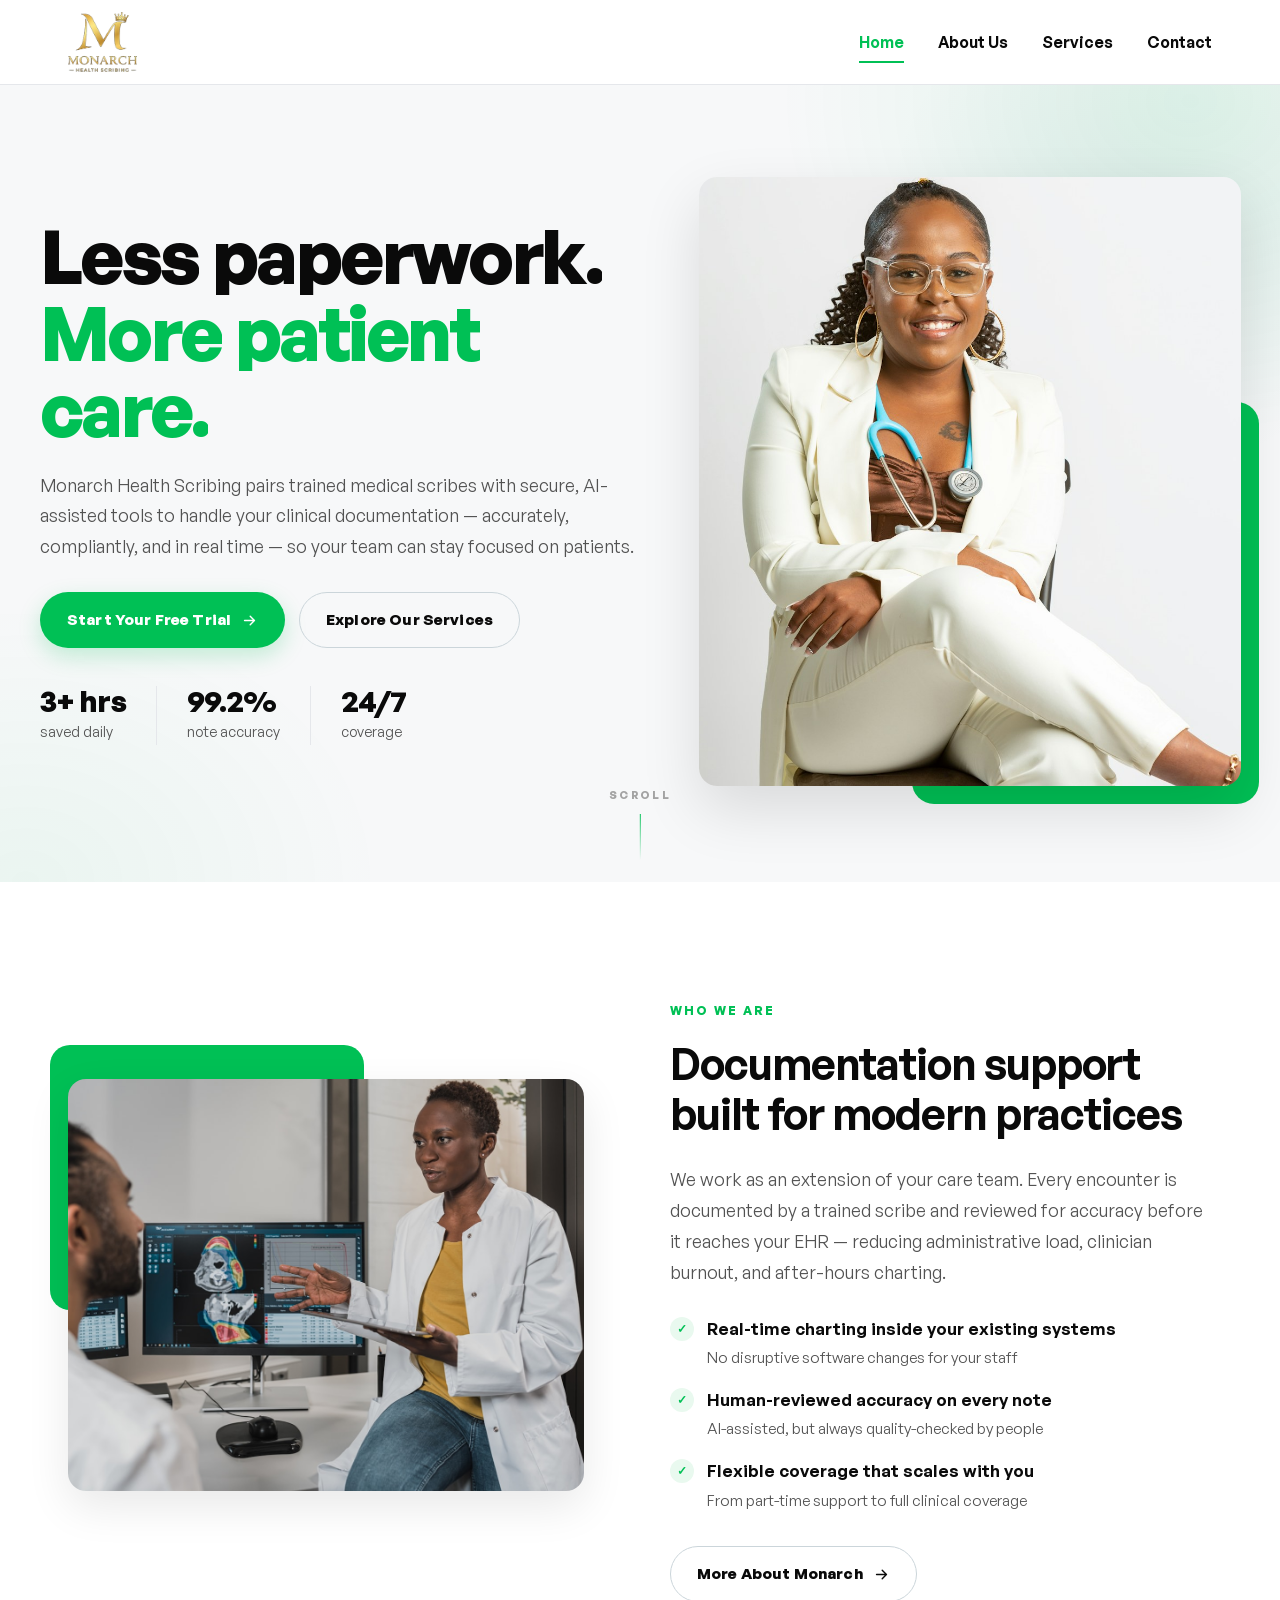
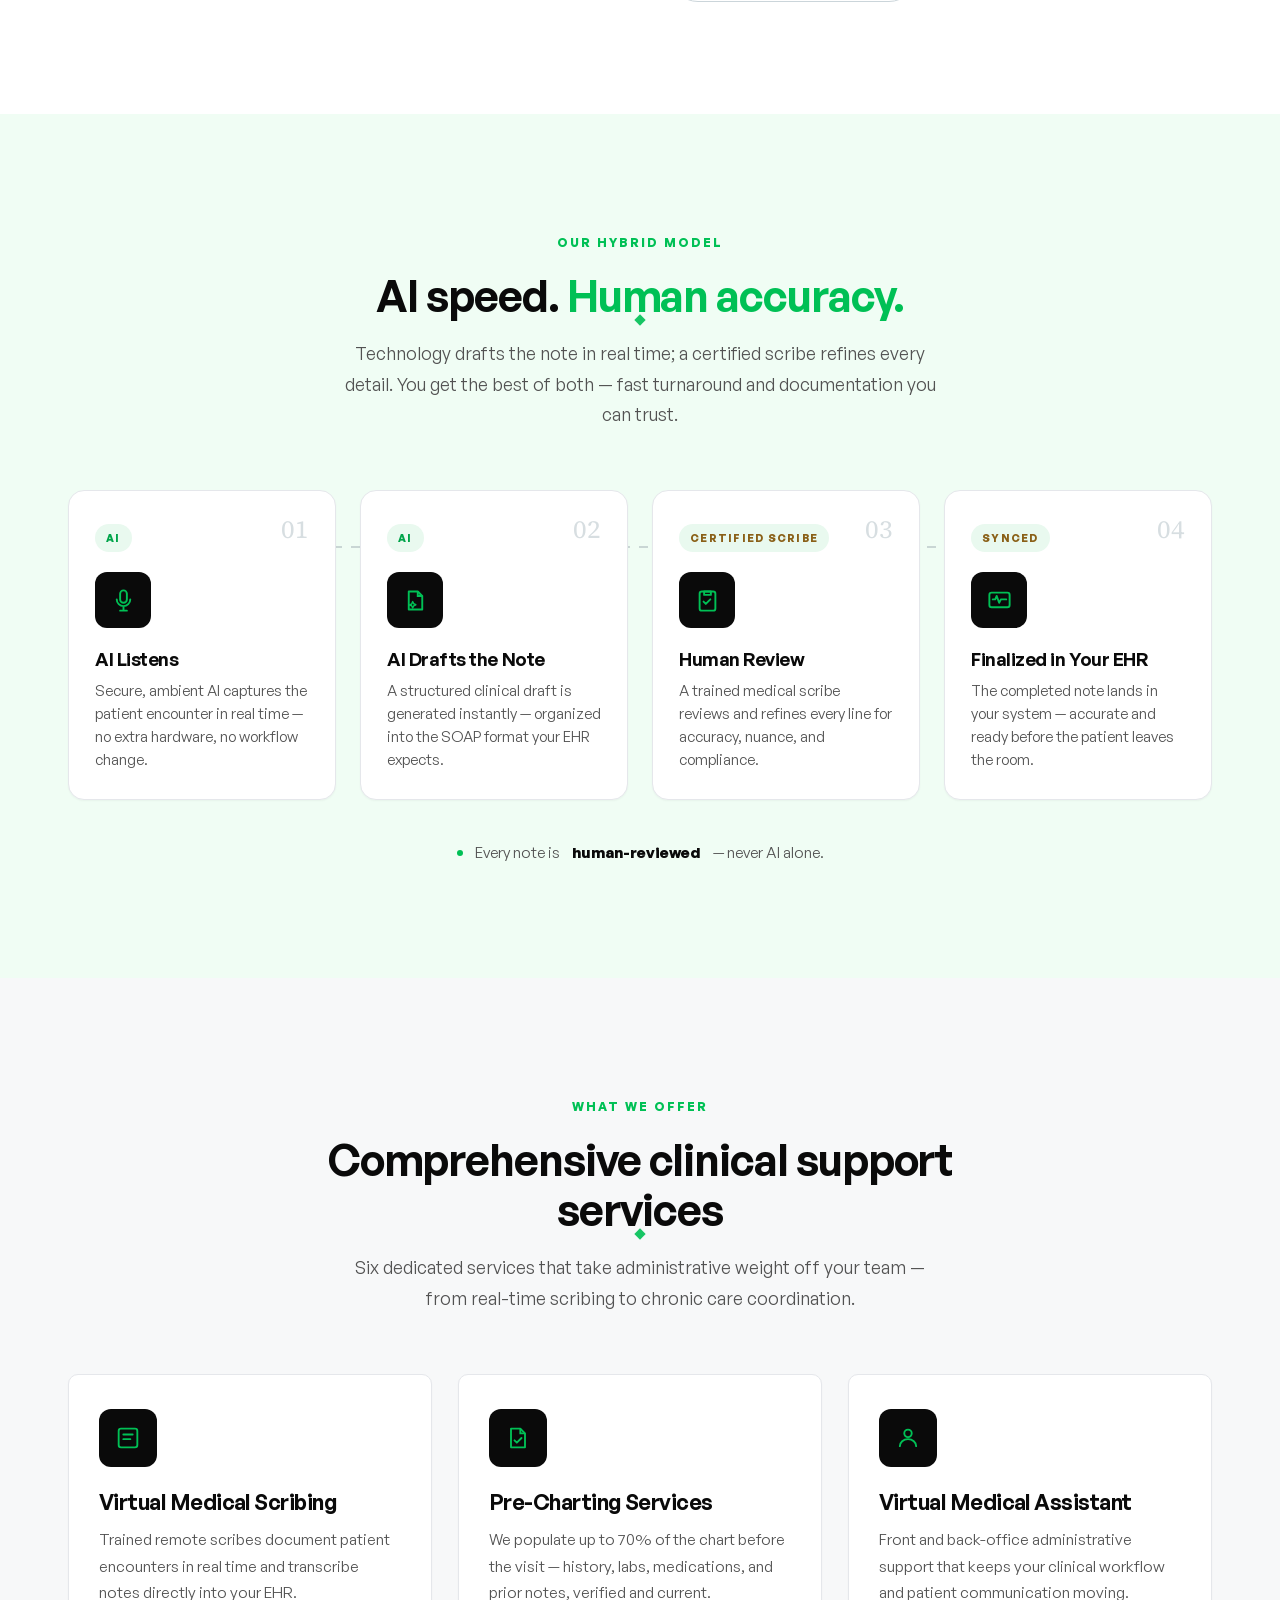
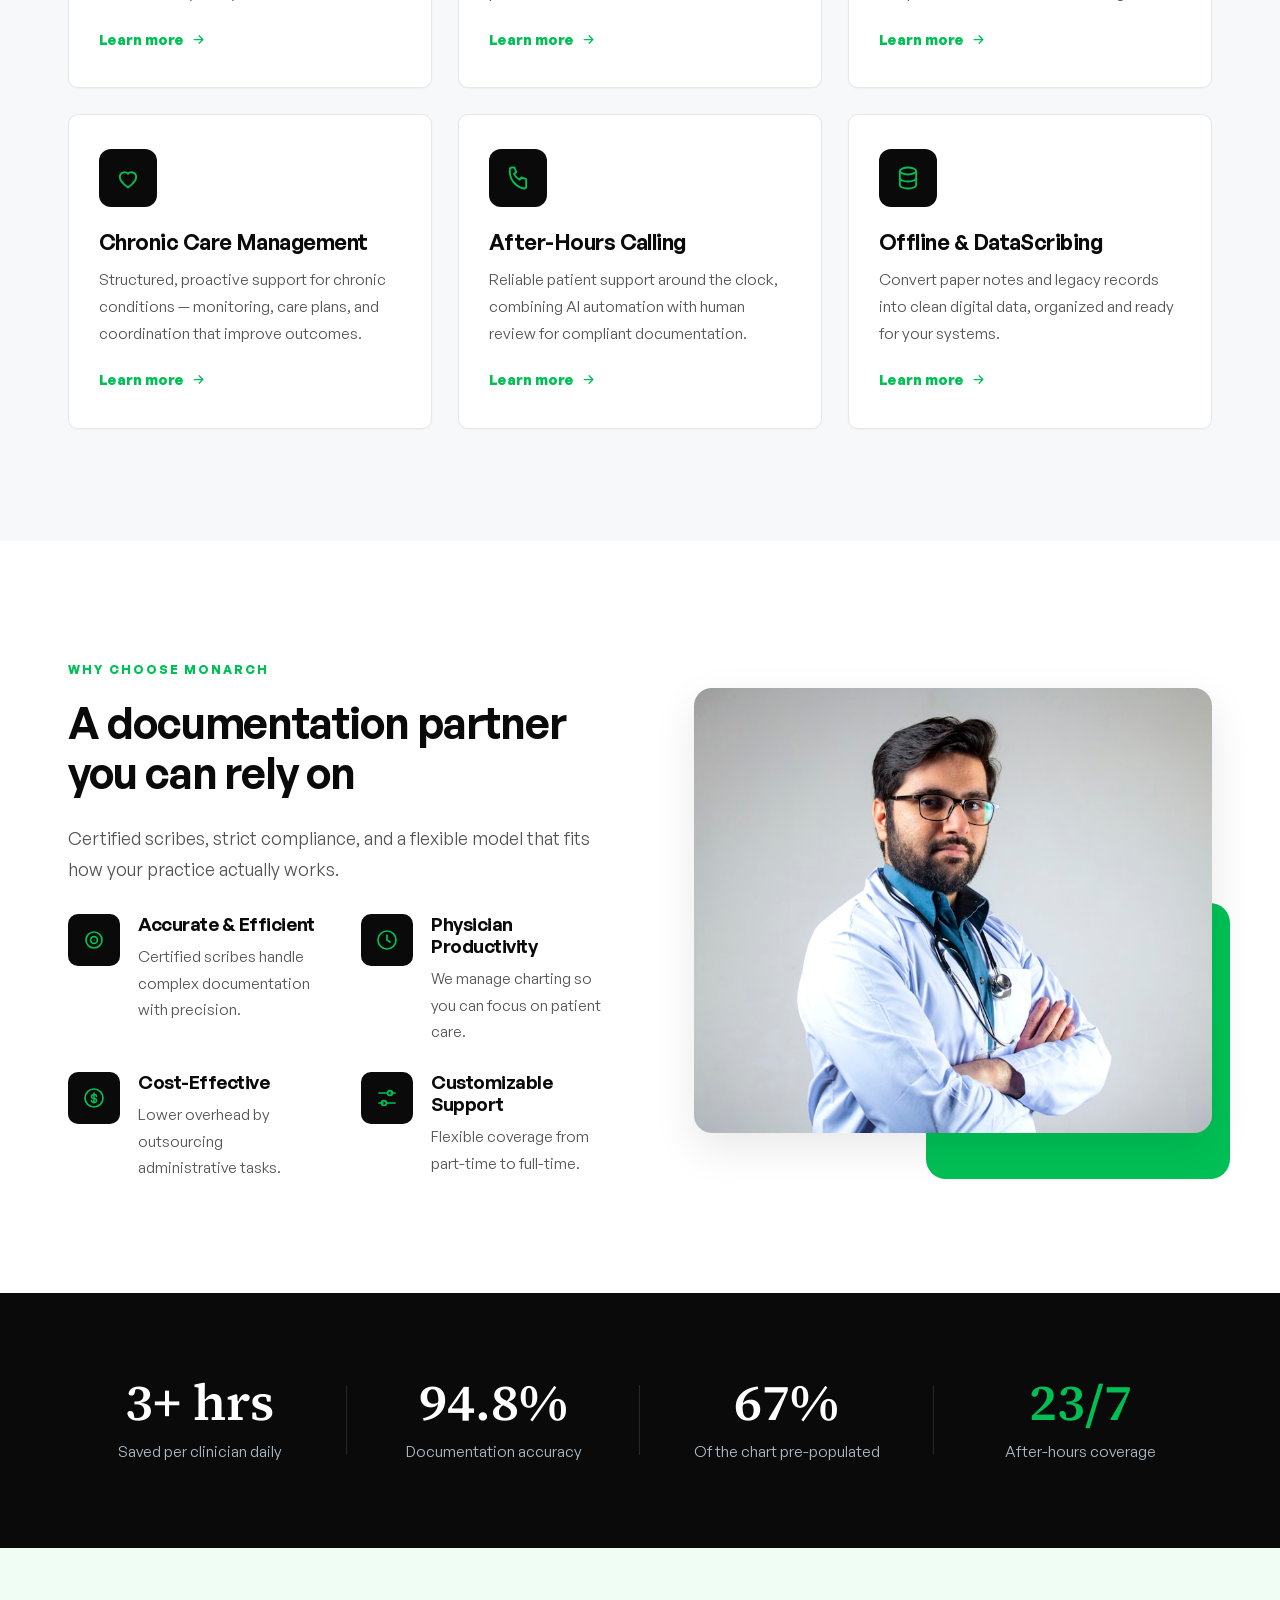
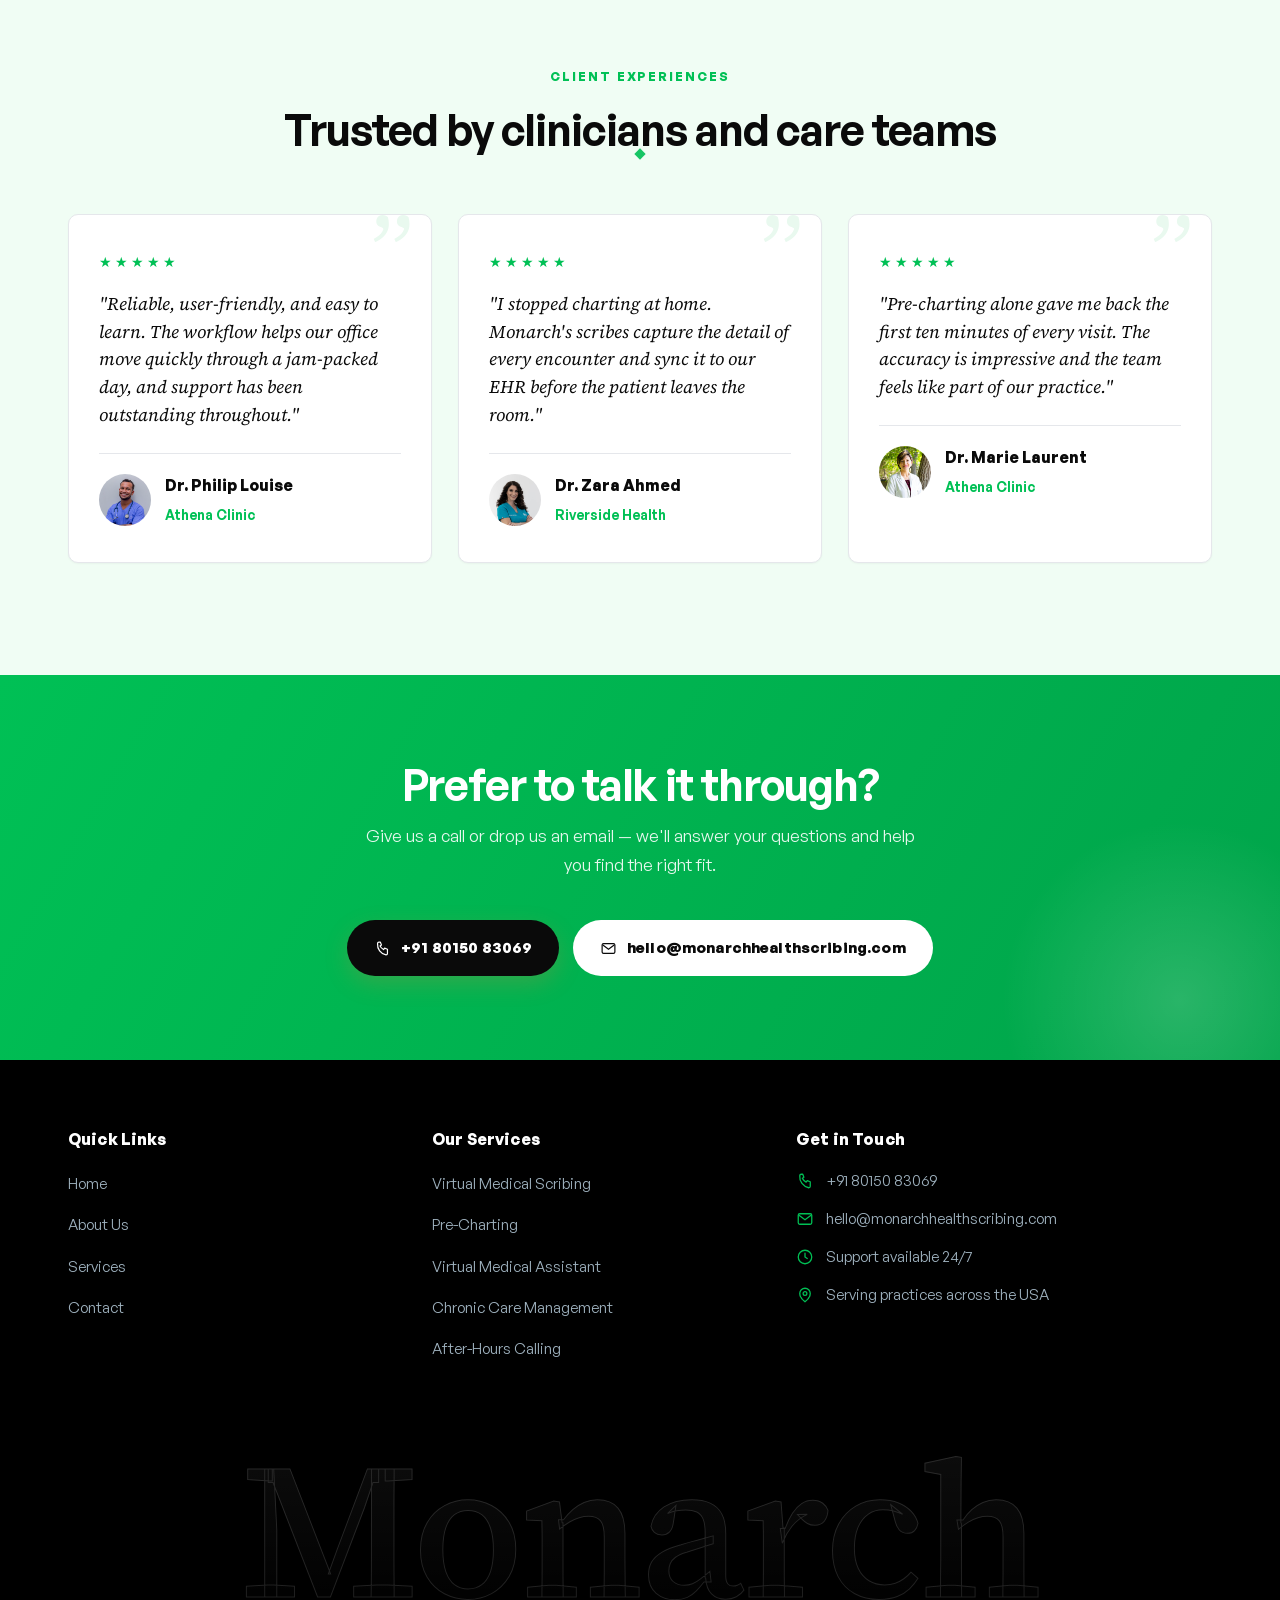
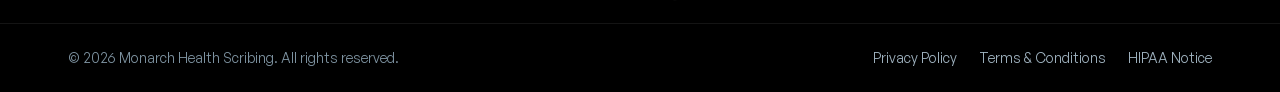
==== commit 281dae0d: "Bump CSS cache version to 40 to bust browser cache Co-Authored-By: Claude Opus 4.8 <noreply@anthropi" ====
--- a/index.html
+++ b/index.html
@@ -5,7 +5,7 @@
   <meta name="viewport" content="width=device-width, initial-scale=1.0" />
   <title>Monarch Health Scribing | Medical Scribing & Virtual Care Support</title>
   <meta name="description" content="Monarch Health Scribing provides accurate, HIPAA-compliant medical scribing, pre-charting, virtual medical assistants, and chronic care management — so clinicians can focus on patient care." />
-  <link rel="stylesheet" href="styles.css?v=39" />
+  <link rel="stylesheet" href="styles.css?v=40" />
   <link rel="icon" href="assets/logo-gold.png" />
 </head>
 <body>
--- a/styles.css
+++ b/styles.css
@@ -883,7 +883,7 @@
    ✦ Mobile responsive polish ✦
    ========================================================================== */
 @media (max-width: 760px) {
-  .hero-grid { padding: 30px 0 54px; }
+  .hero-grid { padding: 120px 0 54px; }
   .hero-copy h1 { font-size: clamp(2.2rem, 9vw, 2.7rem); line-height: 1.07; }
   .hero-copy .lede { font-size: 1.04rem; }
   .hero-stats { margin-top: 26px; }
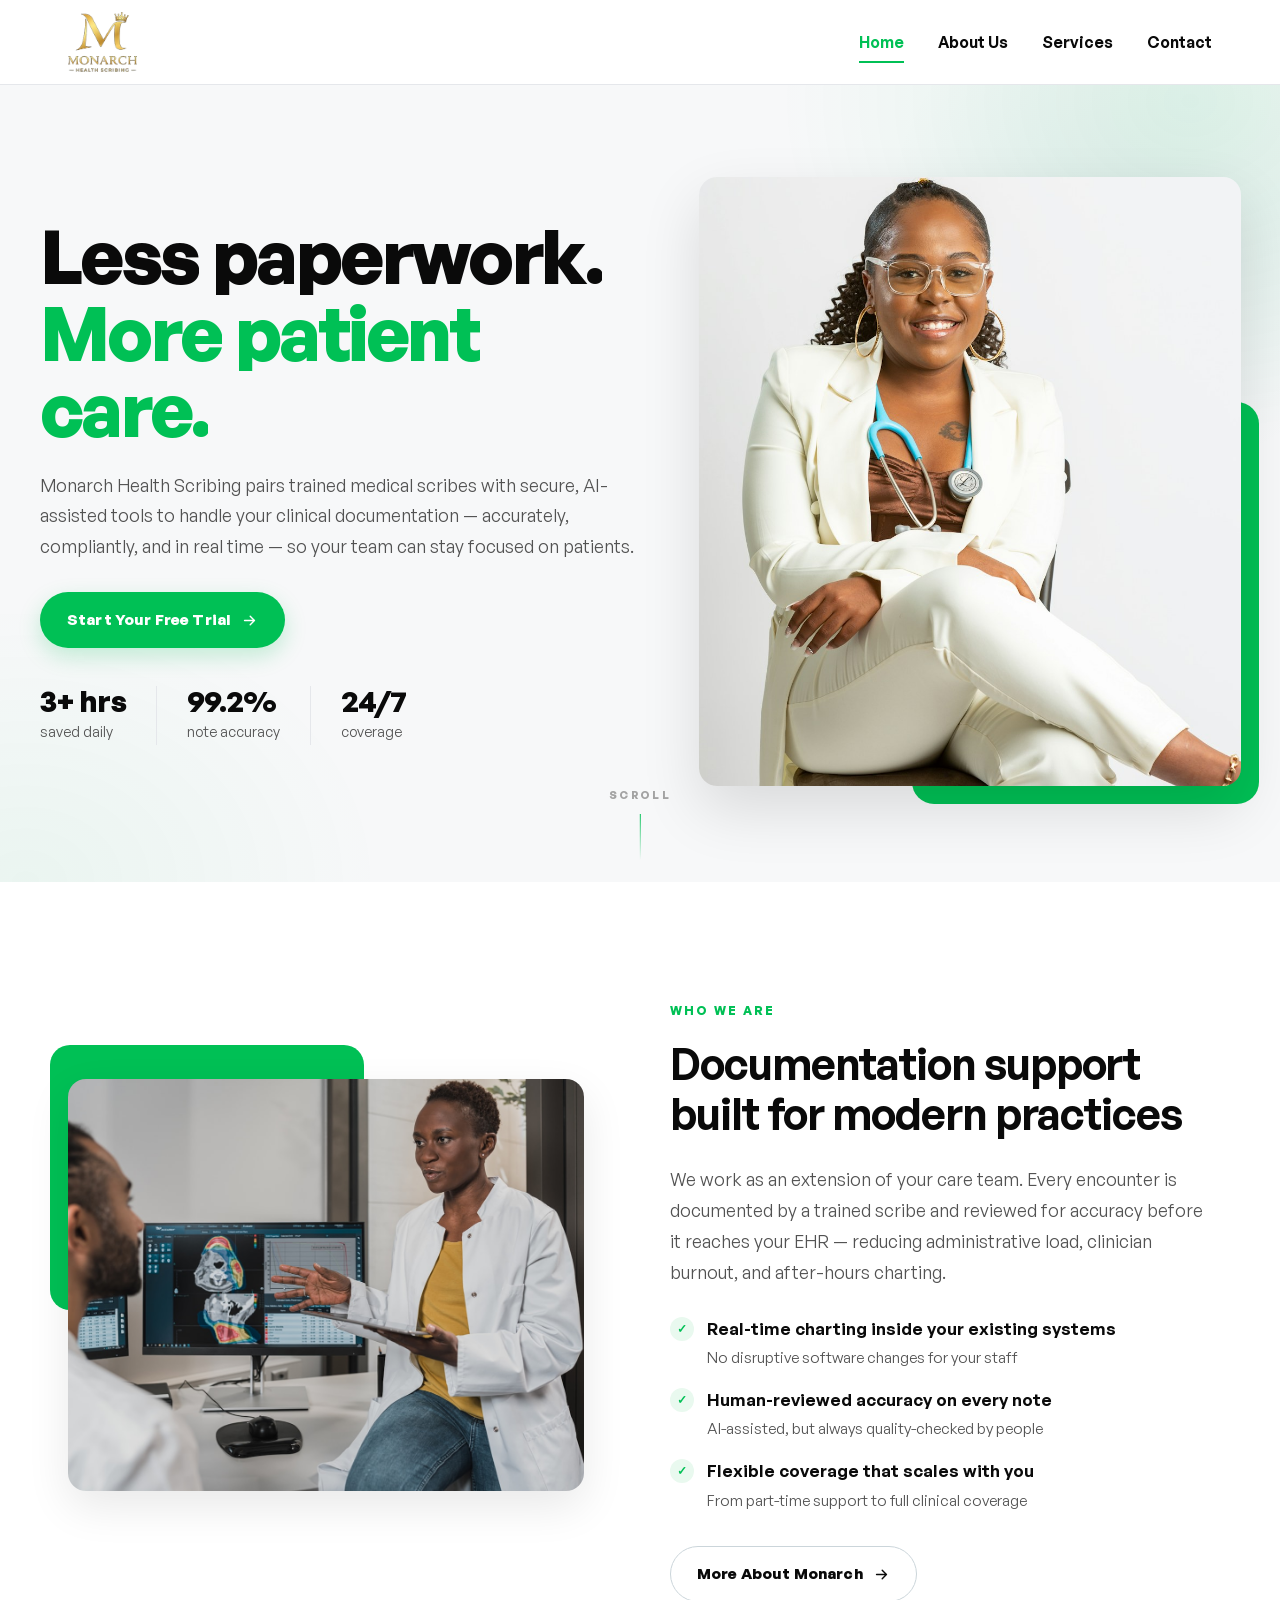
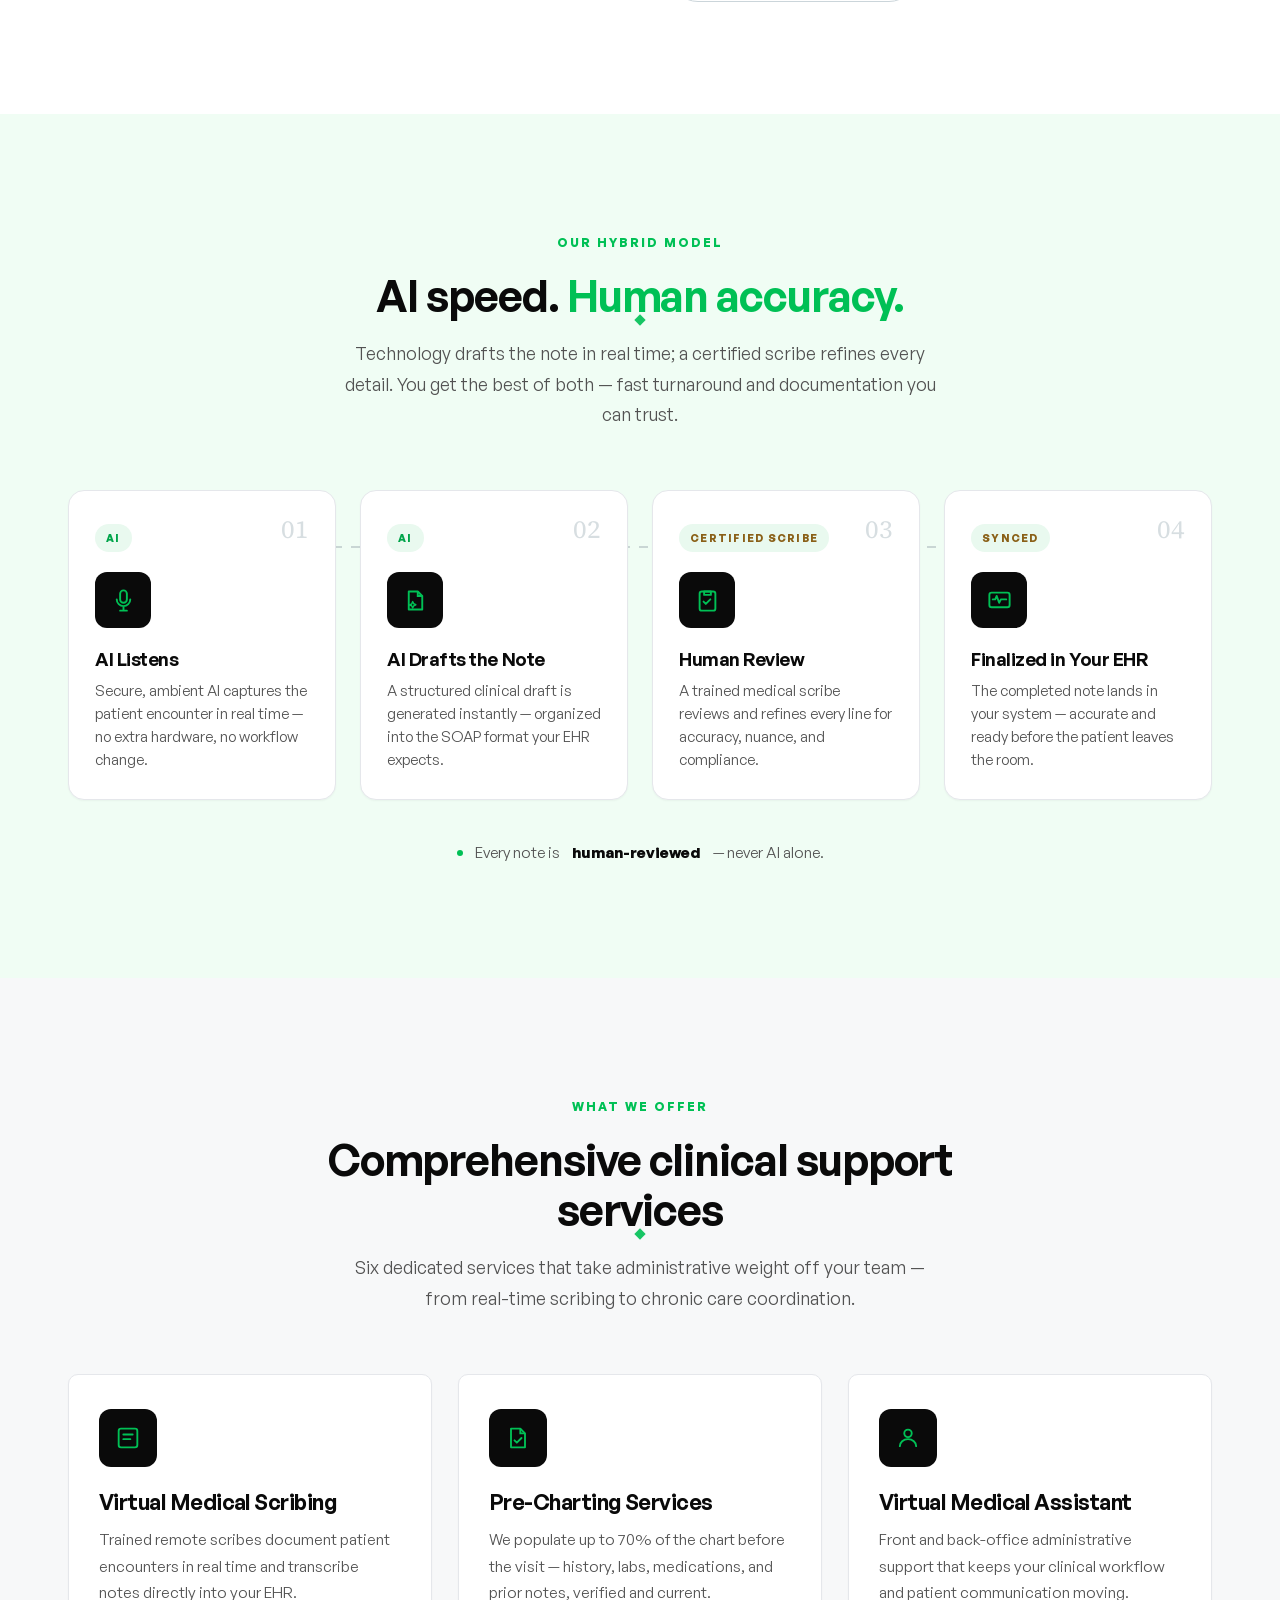
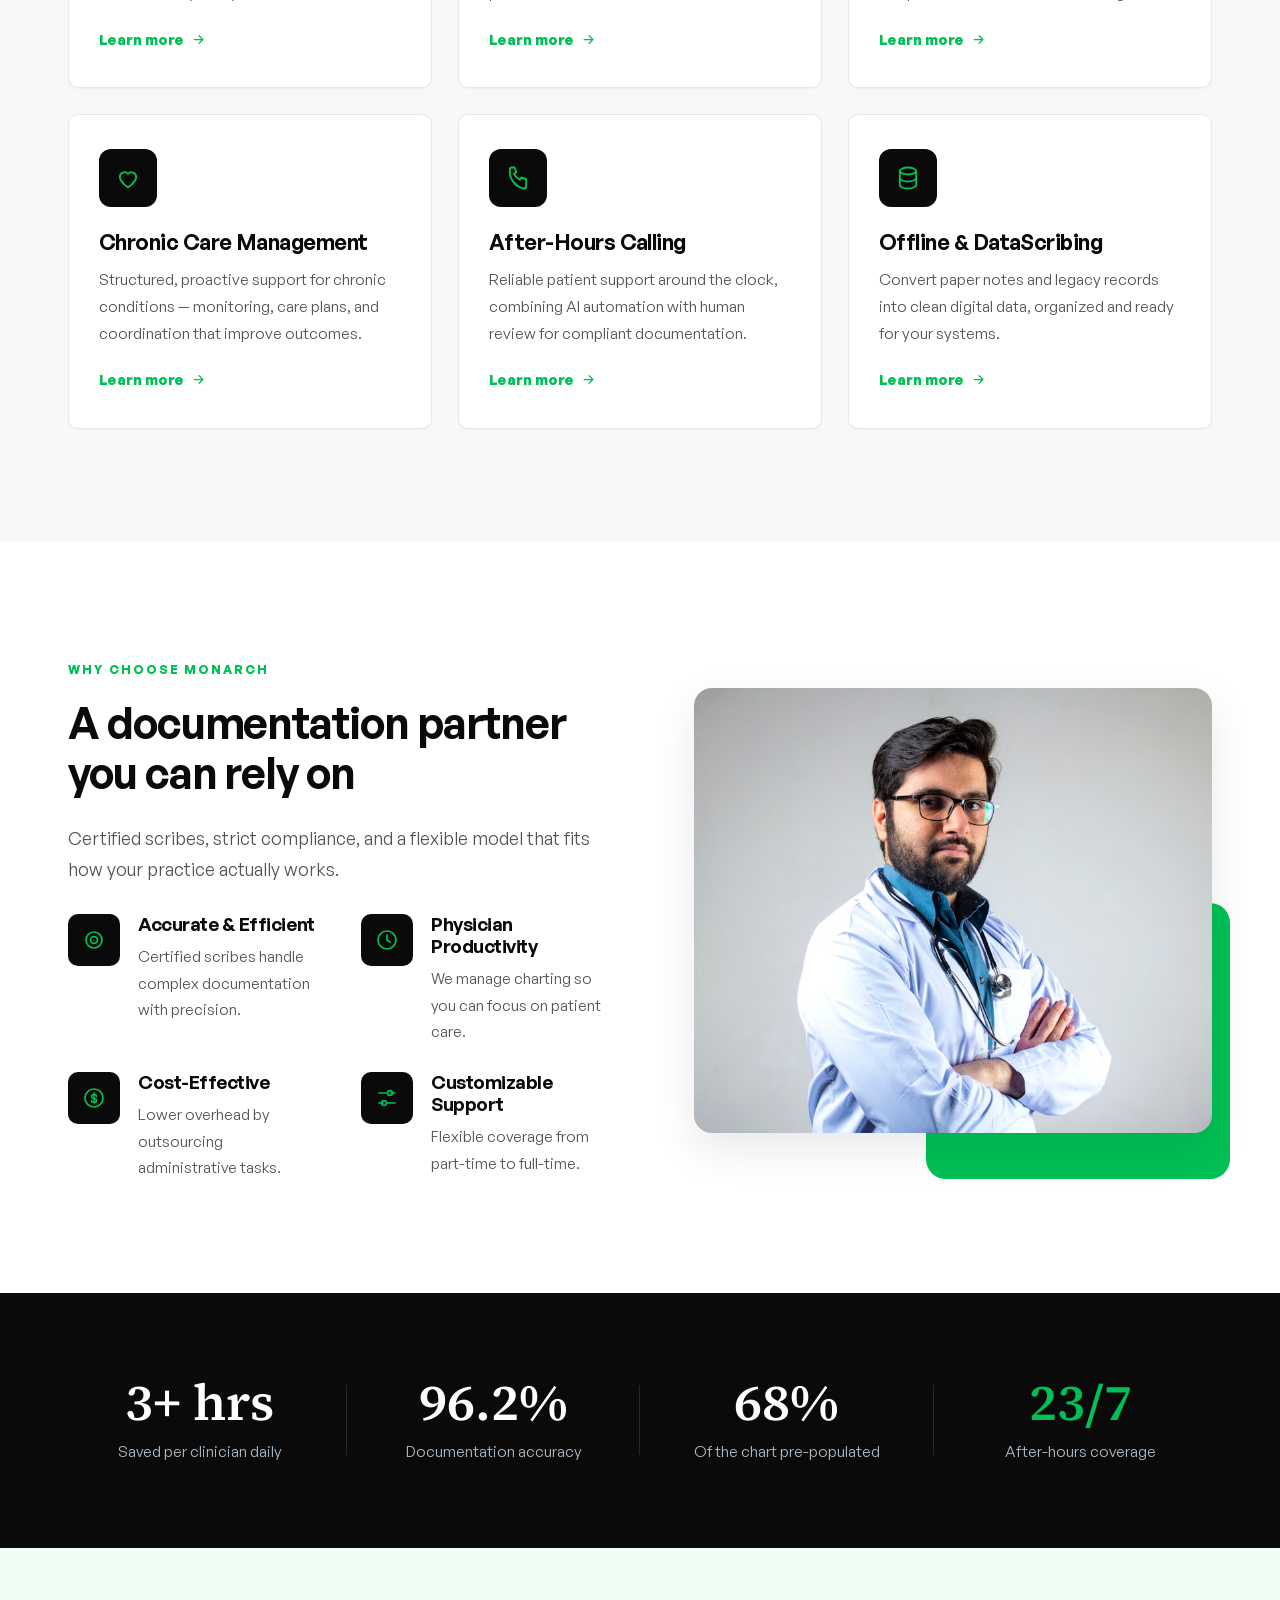
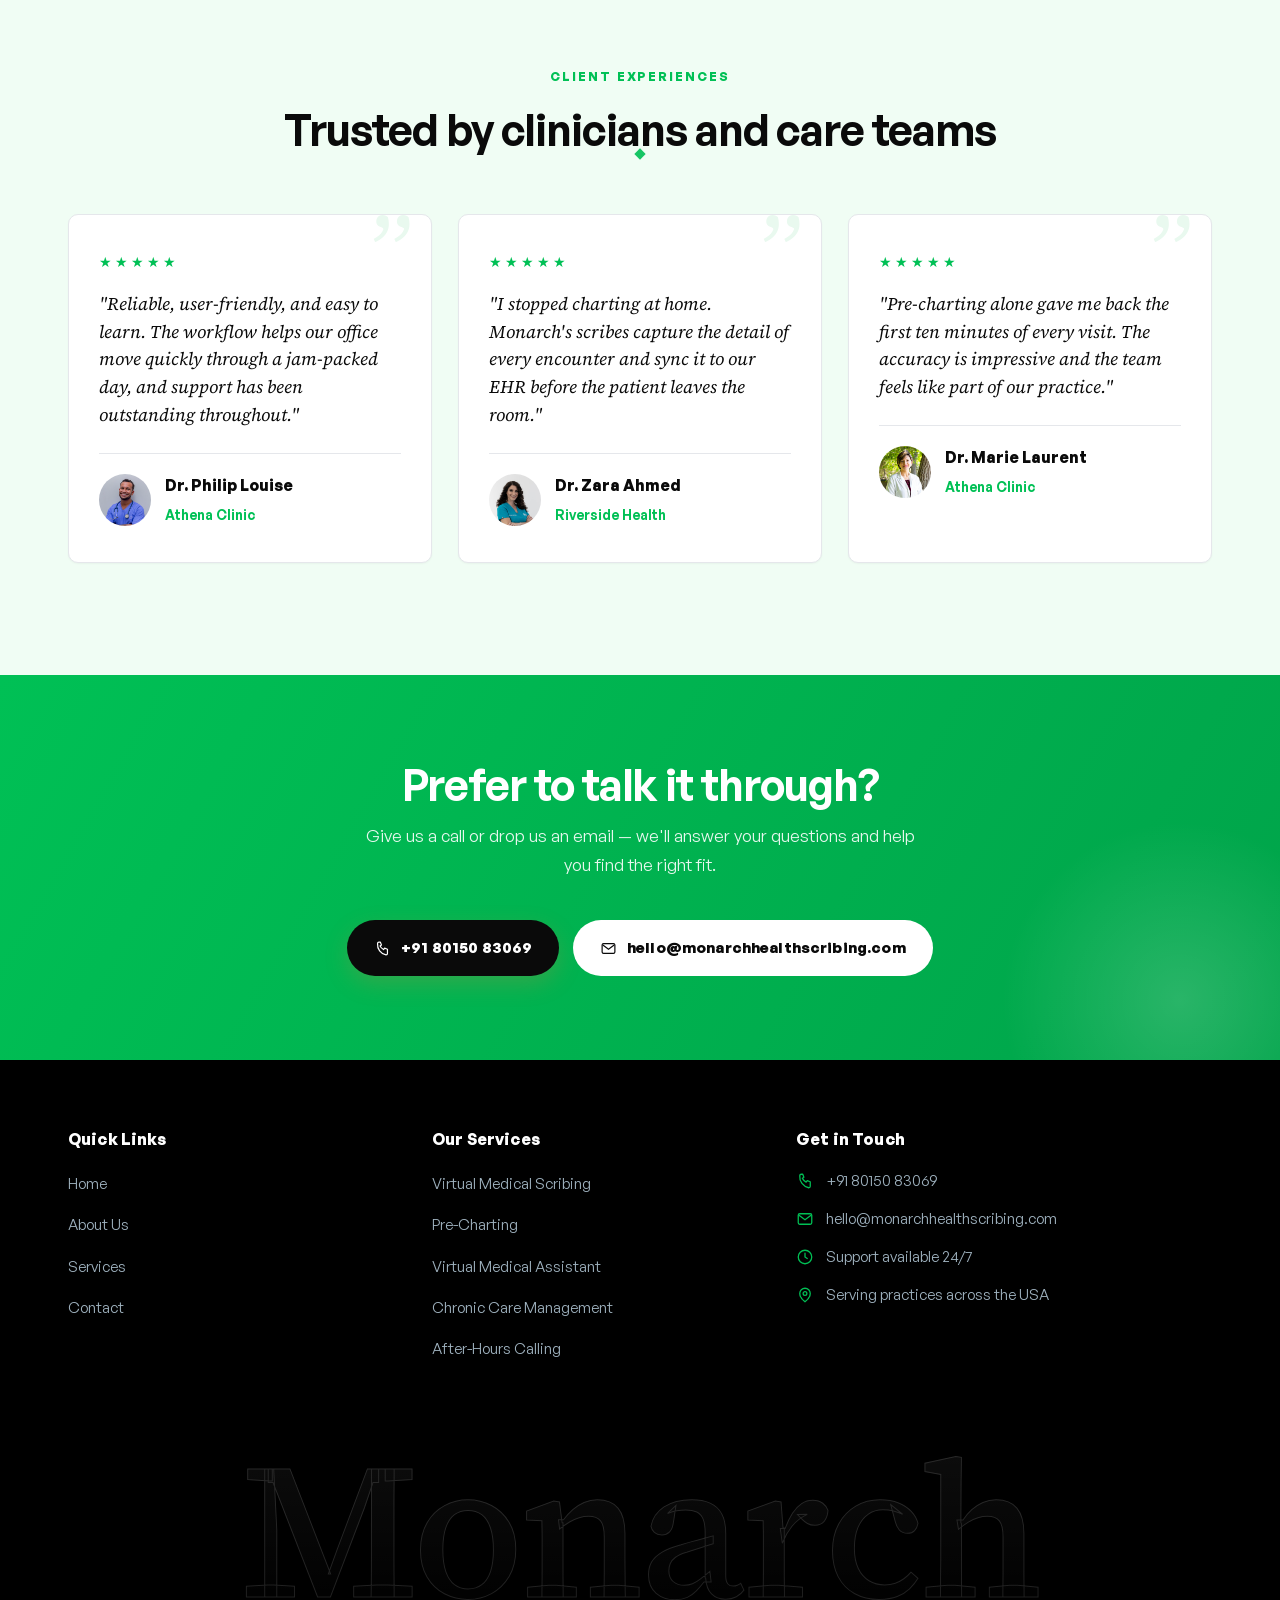
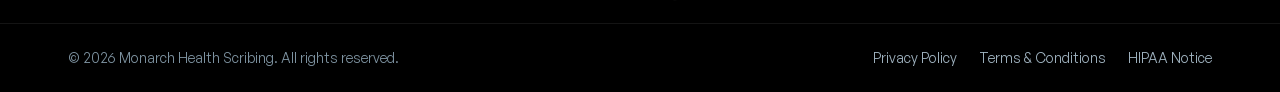
==== commit 624a0152: "Remove second CTA from home hero section Co-Authored-By: Claude Opus 4.8 <noreply@anthropic.com>" ====
--- a/index.html
+++ b/index.html
@@ -37,7 +37,6 @@
           <a href="contact.html" class="btn btn-primary">Start Your Free Trial
             <svg viewBox="0 0 24 24" fill="none"><path d="M5 12h14M13 6l6 6-6 6" stroke="currentColor" stroke-width="2" stroke-linecap="round" stroke-linejoin="round"/></svg>
           </a>
-          <a href="services.html" class="btn btn-outline">Explore Our Services</a>
         </div>
         <div class="hero-stats">
           <div class="hstat"><b>3+ hrs</b><span>saved daily</span></div>
